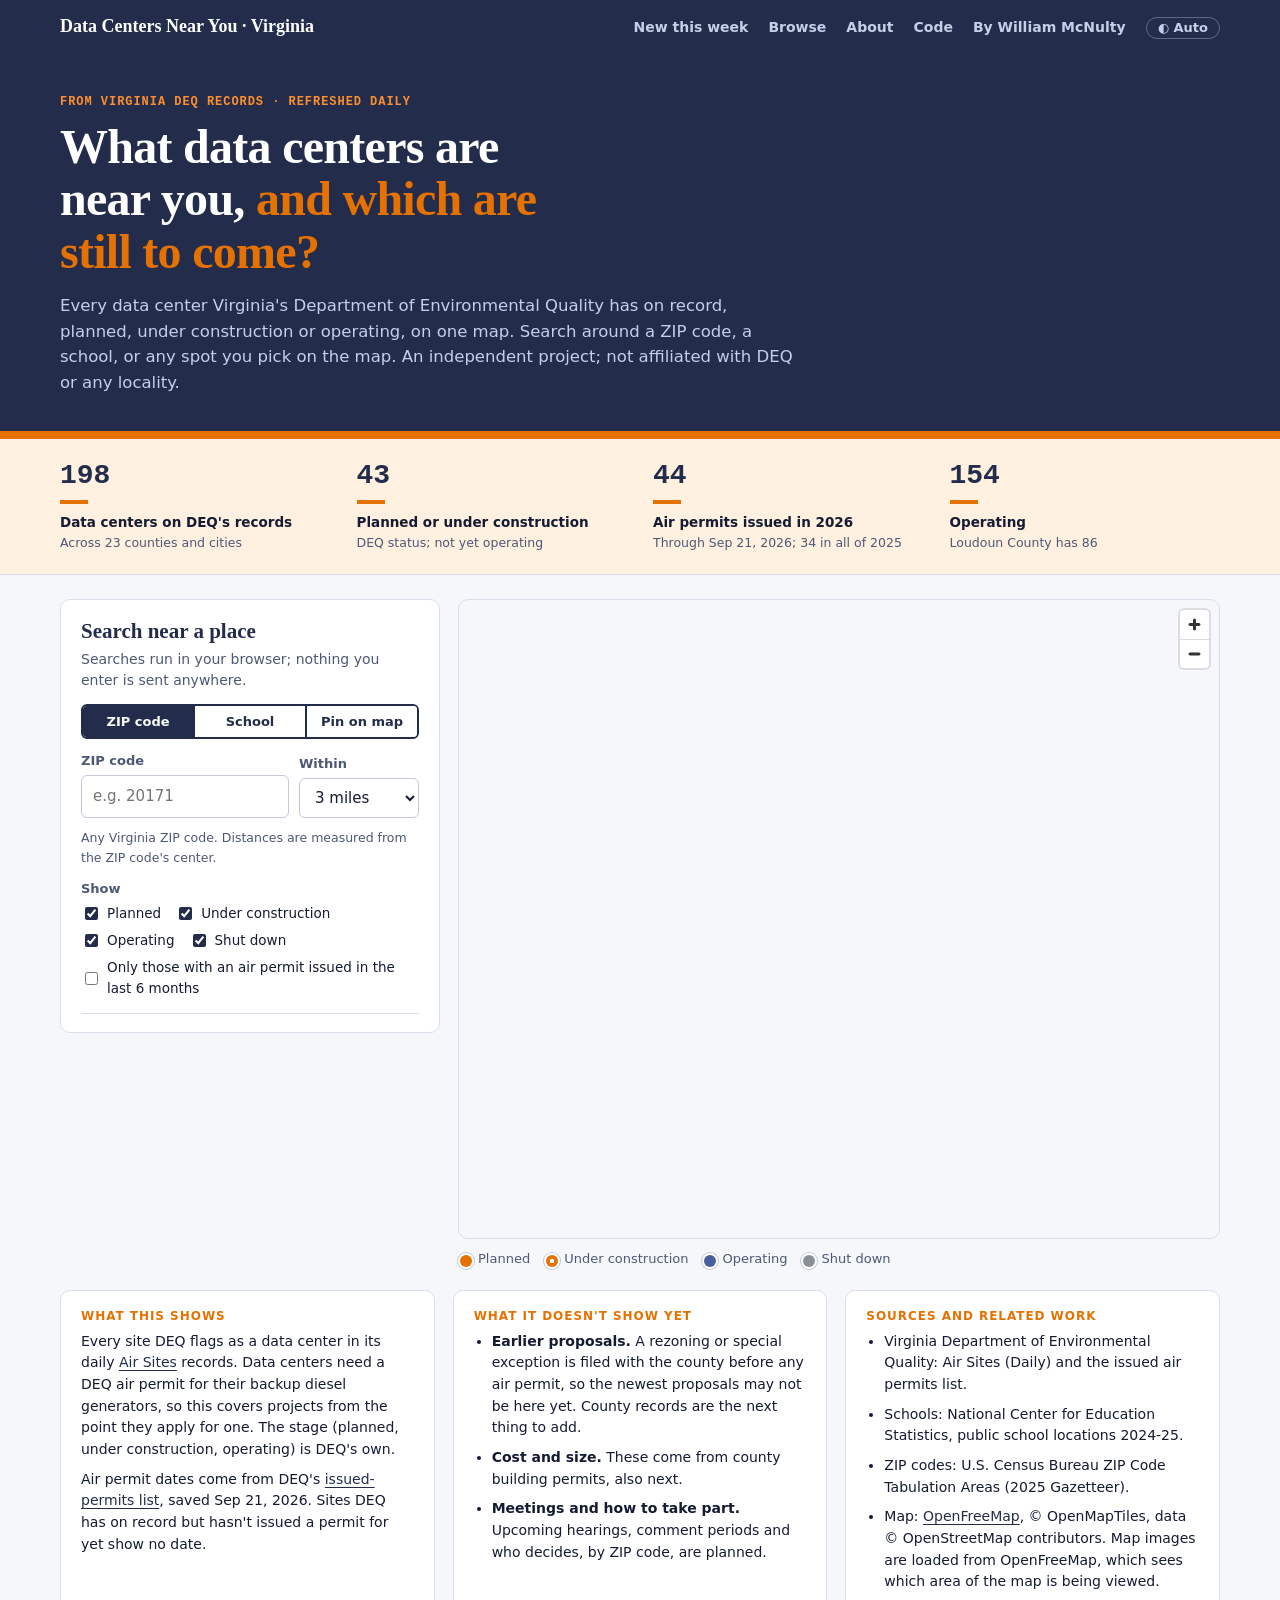
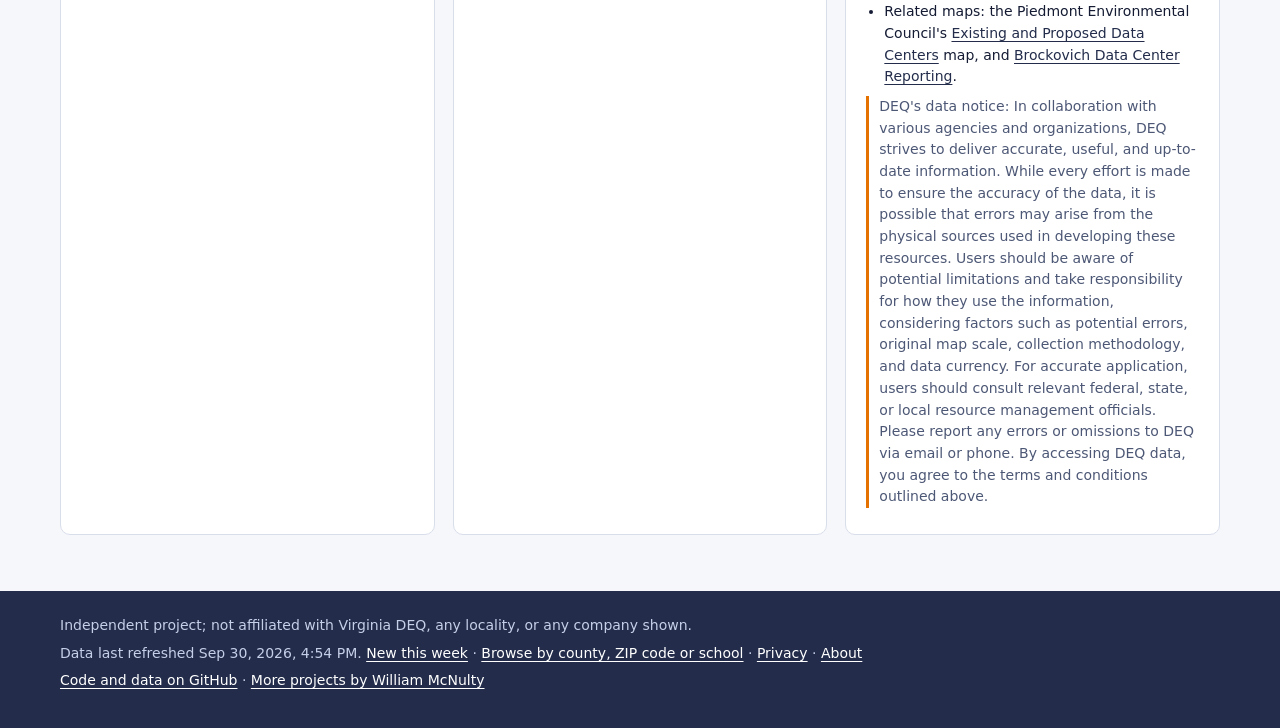
==== site/virginia/index.html @ a8c4caa6 "Move Virginia under /virginia/ with a national front page; add a page per data center, a change log " ====
<!DOCTYPE html>
<html lang="en">
<head>
<meta charset="utf-8">
<meta name="viewport" content="width=device-width, initial-scale=1">
<title>Virginia data centers near you: map · Data Centers Near You</title>
<meta name="description" content="Every data center Virginia's Department of Environmental Quality knows about, on a map: planned, under construction and operating. Search by ZIP code, school or a pin on the map.">
<meta name="theme-color" content="#232d4b">
<link rel="stylesheet" href="../vendor/maplibre-gl.css">
<script src="../theme.js"></script>
<style>
  /* Same design language as willmcnulty.github.io and the UVA Capital Plan Tracker. Map marker colors were checked
     for colorblind separation (every pair, since any two points can sit side by side) against the basemap
     backgrounds: #495e9d / #e57200 on #f2f3f0 (light) and #6f86e0 / #d0650a on #0c0c0c (dark). Stage is never
     shown by color alone: markers carry a white ring, and every list and popup spells the stage out. */
  :root {
    color-scheme: light;
    --page: #f6f7fb; --surface: #ffffff; --ink: #141b33; --ink-2: #4d5876; --muted: #667091;
    --line: #d9deeb; --grid: #e6e9f2; --axis: #c3c9da;
    --navy: #232d4b; --orange: #e57200; --orange-ink: #141b33; --orange-tint: #fff0df; --blue-tint: #e6ebf6;
    --band: #232d4b; --band-ink: #ffffff; --band-muted: #c6cfe8; --link: #232d4b;
    --wash: rgba(35, 45, 75, 0.05);
    --st-operating: #495e9d; --st-planned: #e57200; --st-shutdown: #8a8f98;
    --serif: "Iowan Old Style", "Palatino Linotype", Palatino, Georgia, serif;
    --sans: "Segoe UI", system-ui, -apple-system, "Helvetica Neue", Arial, sans-serif;
    --mono: "Cascadia Mono", "SF Mono", Consolas, "Liberation Mono", monospace;
  }
  /* Dark: follows the device (Auto) unless the theme button picked Light; or always when it picked Dark. */
  @media (prefers-color-scheme: dark) {
    :root:not([data-theme="light"]) {
      color-scheme: dark;
      --page: #0d1120; --surface: #161c30; --ink: #eef1fa; --ink-2: #a6b1cf; --muted: #8c97b8;
      --line: #2b3454; --grid: #232b45; --axis: #34406a;
      --navy: #aebdf0; --orange: #ff8f2e; --orange-tint: #2a1e12; --blue-tint: #1e2746;
      --band: #1a2240; --band-muted: #b9c4e4; --link: #b6c4f5; --wash: rgba(174, 189, 240, 0.07);
      --st-operating: #6f86e0; --st-planned: #d0650a; --st-shutdown: #8a8f98;
    }
  }
  :root[data-theme="dark"] {
    color-scheme: dark;
    --page: #0d1120; --surface: #161c30; --ink: #eef1fa; --ink-2: #a6b1cf; --muted: #8c97b8;
    --line: #2b3454; --grid: #232b45; --axis: #34406a;
    --navy: #aebdf0; --orange: #ff8f2e; --orange-tint: #2a1e12; --blue-tint: #1e2746;
    --band: #1a2240; --band-muted: #b9c4e4; --link: #b6c4f5; --wash: rgba(174, 189, 240, 0.07);
    --st-operating: #6f86e0; --st-planned: #d0650a; --st-shutdown: #8a8f98;
  }
  * { box-sizing: border-box; }
  body { margin: 0; background: var(--page); color: var(--ink); font: 15px/1.55 var(--sans); }
  a { color: var(--link); text-underline-offset: 3px; }
  a:hover { color: var(--orange); }
  :focus-visible { outline: 3px solid var(--orange); outline-offset: 2px; }
  .wrap { max-width: 1200px; margin-inline: auto; padding-inline: 20px; }
  .band { background: var(--band); color: var(--band-ink); }
  .topbar .wrap { display: flex; flex-wrap: wrap; gap: 6px 24px; justify-content: space-between; align-items: baseline; padding-block: 16px; }
  .topbar strong { font: 600 18px var(--serif); }
  .topbar nav { display: flex; gap: 20px; flex-wrap: wrap; font-size: 14px; font-weight: 600; }
  .topbar nav a { color: var(--band-muted); text-decoration: none; }
  .topbar nav a:hover { color: var(--orange); }
  .theme-btn { font: 600 13px var(--sans); color: var(--band-muted); background: none; border: 1px solid rgba(255, 255, 255, 0.28); border-radius: 999px; padding: 2px 11px; cursor: pointer; }
  .theme-btn:hover { color: var(--orange); border-color: var(--orange); }
  .hero { border-bottom: 8px solid var(--orange); }
  .hero .wrap { padding-block: 40px 36px; }
  .kicker { font: 700 12px var(--mono); letter-spacing: 0.08em; text-transform: uppercase; color: #ff8f2e; margin-bottom: 12px; }
  .hero h1 { font: 600 clamp(30px, 5vw, 48px)/1.1 var(--serif); letter-spacing: -0.015em; margin: 0 0 14px; max-width: 22ch; }
  .hero h1 .hl { color: var(--orange); }
  .hero p { max-width: 70ch; margin: 0; color: var(--band-muted); font-size: 16.5px; }
  .evidence { background: var(--orange-tint); border-bottom: 1px solid var(--line); }
  .evidence .wrap { display: grid; grid-template-columns: repeat(auto-fit, minmax(190px, 1fr)); gap: 16px 26px; padding-block: 22px; }
  .stat { display: flex; flex-direction: column; }
  .stat b { order: -1; font: 700 28px/1.1 var(--mono); color: var(--navy); }
  .stat b::after { content: ""; display: block; width: 28px; height: 4px; background: var(--orange); margin-top: 8px; }
  .stat span { margin-top: 8px; font-size: 13.5px; font-weight: 600; }
  .stat em { font-style: normal; font-size: 12.5px; color: var(--ink-2); }

  main { padding-block: 24px 30px; }
  .layout { display: grid; grid-template-columns: 380px minmax(0, 1fr); gap: 18px; align-items: start; }
  @media (max-width: 900px) { .layout { grid-template-columns: minmax(0, 1fr); } }
  .card { background: var(--surface); border: 1px solid var(--line); border-radius: 10px; padding: 18px 20px; }
  .card h2 { font: 600 21px/1.25 var(--serif); color: var(--navy); margin: 0 0 4px; }
  .sub { margin: 0 0 12px; color: var(--ink-2); font-size: 14px; }
  .seg { display: flex; border: 2px solid var(--navy); border-radius: 6px; overflow: hidden; margin-bottom: 12px; }
  .seg button { flex: 1; font: 700 13px var(--sans); background: var(--surface); color: var(--navy); border: 0; padding: 8px 6px; cursor: pointer; }
  .seg button + button { border-left: 2px solid var(--navy); }
  .seg button[aria-pressed="true"] { background: var(--navy); color: var(--surface); }
  label.field { display: block; font-size: 13px; font-weight: 600; color: var(--ink-2); margin-bottom: 4px; }
  input[type="text"], select {
    font: inherit; font-size: 15px; color: var(--ink); background: var(--surface); width: 100%;
    border: 1px solid var(--axis); border-radius: 6px; padding: 9px 11px;
  }
  .row { display: flex; gap: 10px; align-items: end; margin-bottom: 10px; }
  .row > div { flex: 1; }
  .row > div.narrow { flex: 0 0 120px; }
  .hint { font-size: 12.5px; color: var(--ink-2); margin: 4px 0 0; }
  .suggest { list-style: none; margin: 4px 0 0; padding: 0; border: 1px solid var(--line); border-radius: 6px; max-height: 240px; overflow: auto; }
  .suggest:empty { display: none; }
  .suggest li button { display: block; width: 100%; text-align: left; font: inherit; font-size: 14px; background: none; border: 0; border-bottom: 1px solid var(--line); padding: 8px 10px; cursor: pointer; color: var(--ink); }
  .suggest li:last-child button { border-bottom: 0; }
  .suggest li button:hover, .suggest li button:focus-visible { background: var(--wash); }
  .suggest small { color: var(--ink-2); }
  fieldset { border: 0; padding: 0; margin: 12px 0 0; }
  legend { font-size: 13px; font-weight: 600; color: var(--ink-2); padding: 0; margin-bottom: 4px; }
  .checks { display: flex; flex-wrap: wrap; gap: 6px 14px; font-size: 13.5px; }
  .checks label { display: inline-flex; align-items: center; gap: 6px; cursor: pointer; }
  .checks input { accent-color: var(--navy); }

  .summary { margin: 14px 0 8px; font-size: 14.5px; }
  .summary b { font-family: var(--mono); }
  .results { list-style: none; margin: 0; padding: 0; max-height: 520px; overflow: auto; border-top: 1px solid var(--line); }
  .results li { border-bottom: 1px solid var(--line); }
  .results button { display: grid; grid-template-columns: 16px minmax(0, 1fr) auto; gap: 2px 10px; width: 100%; text-align: left; background: none; border: 0; padding: 10px 4px; cursor: pointer; font: inherit; color: var(--ink); }
  .results button:hover, .results button:focus-visible { background: var(--wash); }
  .results .nm { font-weight: 600; font-size: 14px; line-height: 1.35; }
  .results .dist { font: 700 13px var(--mono); color: var(--navy); white-space: nowrap; }
  .results .meta { grid-column: 2 / 4; font-size: 12.5px; color: var(--ink-2); }
  .dot { width: 12px; height: 12px; border-radius: 50%; margin-top: 4px; box-shadow: 0 0 0 2px var(--surface), 0 0 0 3px var(--axis); }
  .dot.planned, .dot.construction { background: var(--st-planned); }
  .dot.operating { background: var(--st-operating); }
  .dot.shutdown, .dot.other { background: var(--st-shutdown); }
  .dot.construction { background: radial-gradient(circle, var(--surface) 0 2px, var(--st-planned) 2.5px); }
  .tag { display: inline-block; font: 700 11px var(--mono); letter-spacing: 0.04em; text-transform: uppercase; padding: 1px 7px; border-radius: 999px; background: var(--blue-tint); color: var(--navy); }
  .tag.planned, .tag.construction { background: var(--orange-tint); color: var(--ink); }

  #map { height: 640px; border-radius: 10px; border: 1px solid var(--line); overflow: hidden; }
  @media (max-width: 900px) { #map { height: 440px; } }
  .legend { display: flex; flex-wrap: wrap; gap: 6px 16px; font-size: 13px; color: var(--ink-2); margin: 10px 2px 0; }
  .legend span { display: inline-flex; align-items: center; gap: 6px; }
  .maplibregl-popup-content { background: var(--surface); color: var(--ink); border-radius: 8px; padding: 12px 14px; font: 13.5px/1.45 var(--sans); }
  .maplibregl-popup-tip { border-top-color: var(--surface) !important; border-bottom-color: var(--surface) !important; }
  .maplibregl-popup-close-button { font-size: 20px; color: var(--ink-2); padding: 0 6px; }
  .pop h3 { font: 600 15px/1.3 var(--sans); margin: 0 0 4px; padding-right: 16px; }
  .pop p { margin: 4px 0; }
  .pop .src { font-size: 12px; color: var(--ink-2); }

  .info { display: grid; grid-template-columns: repeat(auto-fit, minmax(300px, 1fr)); gap: 18px; margin-top: 20px; }
  .info h2 { font: 800 12px var(--sans); letter-spacing: 0.08em; text-transform: uppercase; color: var(--orange); margin: 0 0 8px; }
  .info p, .info li { font-size: 14px; margin: 0 0 8px; }
  .info ul { padding-left: 18px; margin: 0; }
  .disclaimer { font-size: 12.5px; color: var(--ink-2); border-left: 3px solid var(--orange); padding-left: 10px; }
  footer.band { font-size: 14px; color: var(--band-muted); margin-top: 26px; }
  footer .wrap { padding-block: 24px 36px; display: grid; gap: 6px; }
  footer a { color: var(--band-ink); }
  .sr { position: absolute; width: 1px; height: 1px; overflow: hidden; clip: rect(0 0 0 0); }
</style>
</head>
<body>
  <header class="topbar band">
    <div class="wrap">
      <strong><a href="../" style="color:inherit;text-decoration:none">Data Centers Near You</a> · Virginia</strong>
      <nav aria-label="Links">
        <a href="new/">New this week</a>
        <a href="browse/">Browse</a>
        <a href="../about/">About</a>
        <a id="support-link" href="#" hidden></a>
        <a href="https://github.com/WillMcNulty/Virginia-Data-Center-Tracker">Code</a>
        <a href="https://willmcnulty.github.io/">By William McNulty</a>
        <button type="button" class="theme-btn" data-theme-toggle>◐ Auto</button>
      </nav>
    </div>
  </header>

  <section class="hero band" aria-labelledby="top">
    <div class="wrap">
      <div class="kicker">From Virginia DEQ records · refreshed daily</div>
      <h1 id="top">What data centers are near you, <span class="hl">and which are still to come?</span></h1>
      <p>Every data center Virginia's Department of Environmental Quality has on record, planned, under construction
        or operating, on one map. Search around a ZIP code, a school, or any spot you pick on the map. An independent
        project; not affiliated with DEQ or any locality.</p>
    </div>
  </section>

  <div class="evidence" aria-label="Headline numbers"><div class="wrap" id="stats"></div></div>

  <main class="wrap">
    <div class="layout">
      <section class="card" aria-labelledby="search-h">
        <h2 id="search-h">Search near a place</h2>
        <p class="sub">Searches run in your browser; nothing you enter is sent anywhere.</p>
        <div class="seg" role="group" aria-label="Search by">
          <button type="button" data-mode="zip" aria-pressed="true">ZIP code</button>
          <button type="button" data-mode="school" aria-pressed="false">School</button>
          <button type="button" data-mode="pin" aria-pressed="false">Pin on map</button>
        </div>
        <div class="row">
          <div id="q-wrap">
            <label class="field" for="q" id="q-label">ZIP code</label>
            <input type="text" id="q" inputmode="numeric" autocomplete="off" placeholder="e.g. 20171">
          </div>
          <div class="narrow">
            <label class="field" for="radius">Within</label>
            <select id="radius">
              <option value="1">1 mile</option>
              <option value="3" selected>3 miles</option>
              <option value="5">5 miles</option>
              <option value="10">10 miles</option>
              <option value="30">30 miles</option>
            </select>
          </div>
        </div>
        <p class="hint" id="q-hint">Any Virginia ZIP code. Distances are measured from the ZIP code's center.</p>
        <ul class="suggest" id="suggest" aria-label="Matching schools"></ul>
        <fieldset>
          <legend>Show</legend>
          <div class="checks" id="stage-filter">
            <label><input type="checkbox" value="planned" checked> Planned</label>
            <label><input type="checkbox" value="construction" checked> Under construction</label>
            <label><input type="checkbox" value="operating" checked> Operating</label>
            <label><input type="checkbox" value="shutdown" checked> Shut down</label>
          </div>
          <div class="checks" style="margin-top:6px">
            <label><input type="checkbox" id="recent"> Only those with an air permit issued in the last 6 months</label>
          </div>
        </fieldset>
        <p class="summary" id="summary" aria-live="polite"></p>
        <ul class="results" id="results"></ul>
      </section>

      <section aria-label="Map">
        <div id="map" role="region" aria-label="Map of data centers"></div>
        <div class="legend" id="legend" aria-hidden="true">
          <span><i class="dot planned"></i> Planned</span>
          <span><i class="dot construction"></i> Under construction</span>
          <span><i class="dot operating"></i> Operating</span>
          <span><i class="dot shutdown"></i> Shut down</span>
        </div>
      </section>
    </div>

    <div class="info" id="about">
      <div class="card">
        <h2>What this shows</h2>
        <p>Every site DEQ flags as a data center in its daily <a href="https://apps.deq.virginia.gov/arcgis/rest/services/public/EDMA/MapServer/294">Air Sites</a> records.
          Data centers need a DEQ air permit for their backup diesel generators, so this covers projects from the
          point they apply for one. The stage (planned, under construction, operating) is DEQ's own.</p>
        <p>Air permit dates come from DEQ's <a href="https://www.deq.virginia.gov/news-info/shortcuts/permits/air/issued-air-permits-for-data-centers">issued-permits list</a>,
          saved <span id="snap-date"></span>. Sites DEQ has on record but hasn't issued a permit for yet show no date.</p>
      </div>
      <div class="card">
        <h2>What it doesn't show yet</h2>
        <ul>
          <li><b>Earlier proposals.</b> A rezoning or special exception is filed with the county before any air permit,
            so the newest proposals may not be here yet. County records are the next thing to add.</li>
          <li><b>Cost and size.</b> These come from county building permits, also next.</li>
          <li><b>Meetings and how to take part.</b> Upcoming hearings, comment periods and who decides, by ZIP code, are planned.</li>
        </ul>
      </div>
      <div class="card">
        <h2>Sources and related work</h2>
        <ul>
          <li>Virginia Department of Environmental Quality: Air Sites (Daily) and the issued air permits list.</li>
          <li>Schools: National Center for Education Statistics, public school locations 2024-25.</li>
          <li>ZIP codes: U.S. Census Bureau ZIP Code Tabulation Areas (2025 Gazetteer).</li>
          <li>Map: <a href="https://openfreemap.org/">OpenFreeMap</a>, © OpenMapTiles, data © OpenStreetMap contributors.
            Map images are loaded from OpenFreeMap, which sees which area of the map is being viewed.</li>
          <li>Related maps: the Piedmont Environmental Council's <a href="https://www.pecva.org/region/culpeper/existing-and-proposed-data-centers-a-web-map/">Existing and Proposed Data Centers</a> map, and
            <a href="https://brockovichdatacenter.com/">Brockovich Data Center Reporting</a>.</li>
        </ul>
        <p class="disclaimer" id="disclaimer"></p>
      </div>
    </div>
  </main>

  <footer class="band">
    <div class="wrap" id="footer">
      <div>Independent project; not affiliated with Virginia DEQ, any locality, or any company shown.</div>
      <div>Data last refreshed <span id="built"></span>. <a href="new/">New this week</a> · <a href="browse/">Browse by county, ZIP code or school</a> · <a href="../privacy/">Privacy</a> · <a href="../about/">About</a></div>
      <div> <a href="https://github.com/WillMcNulty/Virginia-Data-Center-Tracker">Code and data on GitHub</a> · <a href="https://willmcnulty.github.io/">More projects by William McNulty</a></div>
    </div>
  </footer>
  <script type="module" src="app.js"></script>
</body>
</html>
---- site/vendor/maplibre-gl.css ----
.maplibregl-map{font:12px/20px Helvetica Neue,Arial,Helvetica,sans-serif;overflow:hidden;position:relative;-webkit-tap-highlight-color:rgb(0 0 0/0);-webkit-touch-callout:none}.maplibregl-canvas{position:absolute;left:0;top:0}.maplibregl-map:fullscreen{width:100%;height:100%}.maplibregl-ctrl-group button.maplibregl-ctrl-compass{touch-action:none}.maplibregl-canvas-container.maplibregl-interactive,.maplibregl-ctrl-group button.maplibregl-ctrl-compass{cursor:grab;-webkit-user-select:none;-moz-user-select:none;user-select:none}.maplibregl-canvas-container.maplibregl-interactive.maplibregl-track-pointer{cursor:pointer}.maplibregl-canvas-container.maplibregl-interactive:active,.maplibregl-ctrl-group button.maplibregl-ctrl-compass:active{cursor:grabbing}.maplibregl-canvas-container.maplibregl-touch-zoom-rotate,.maplibregl-canvas-container.maplibregl-touch-zoom-rotate .maplibregl-canvas{touch-action:pan-x pan-y}.maplibregl-canvas-container.maplibregl-touch-drag-pan,.maplibregl-canvas-container.maplibregl-touch-drag-pan .maplibregl-canvas{touch-action:pinch-zoom}.maplibregl-canvas-container.maplibregl-touch-zoom-rotate.maplibregl-touch-drag-pan,.maplibregl-canvas-container.maplibregl-touch-zoom-rotate.maplibregl-touch-drag-pan .maplibregl-canvas{touch-action:none}.maplibregl-canvas-container.maplibregl-touch-drag-pan.maplibregl-cooperative-gestures,.maplibregl-canvas-container.maplibregl-touch-drag-pan.maplibregl-cooperative-gestures .maplibregl-canvas{touch-action:pan-x pan-y}.maplibregl-ctrl-bottom-left,.maplibregl-ctrl-bottom-right,.maplibregl-ctrl-top-left,.maplibregl-ctrl-top-right{position:absolute;pointer-events:none;z-index:2}.maplibregl-ctrl-top-left{top:0;left:0}.maplibregl-ctrl-top-right{top:0;right:0}.maplibregl-ctrl-bottom-left{bottom:0;left:0}.maplibregl-ctrl-bottom-right{right:0;bottom:0}.maplibregl-ctrl{clear:both;pointer-events:auto;transform:translate(0)}.maplibregl-ctrl-top-left .maplibregl-ctrl{margin:10px 0 0 10px;float:left}.maplibregl-ctrl-top-right .maplibregl-ctrl{margin:10px 10px 0 0;float:right}.maplibregl-ctrl-bottom-left .maplibregl-ctrl{margin:0 0 10px 10px;float:left}.maplibregl-ctrl-bottom-right .maplibregl-ctrl{margin:0 10px 10px 0;float:right}.maplibregl-ctrl-group{border-radius:4px;background:#fff}.maplibregl-ctrl-group:not(:empty){box-shadow:0 0 0 2px rgba(0,0,0,.1)}@media (forced-colors:active){.maplibregl-ctrl-group:not(:empty){box-shadow:0 0 0 2px ButtonText}}.maplibregl-ctrl-group button{width:29px;height:29px;display:block;padding:0;outline:none;border:0;box-sizing:border-box;background-color:transparent;cursor:pointer}.maplibregl-ctrl button{-webkit-user-select:none;-moz-user-select:none;user-select:none}.maplibregl-ctrl-group button+button{border-top:1px solid #ddd}.maplibregl-ctrl button .maplibregl-ctrl-icon{display:block;width:100%;height:100%;background-repeat:no-repeat;background-position:50%}@media (forced-colors:active){.maplibregl-ctrl-icon{background-color:transparent}.maplibregl-ctrl-group button+button{border-top:1px solid ButtonText}}.maplibregl-ctrl button::-moz-focus-inner{border:0;padding:0}.maplibregl-ctrl-attrib-button:focus,.maplibregl-ctrl-group button:focus{box-shadow:0 0 2px 2px #0096ff}.maplibregl-ctrl button:disabled{cursor:not-allowed}.maplibregl-ctrl button:disabled .maplibregl-ctrl-icon{opacity:.25}@media (hover:hover){.maplibregl-ctrl button:not(:disabled):hover{background-color:rgba(0,0,0,.05)}}.maplibregl-ctrl button:not(:disabled):active{background-color:rgba(0,0,0,.05)}.maplibregl-ctrl-group button:focus:focus-visible{box-shadow:0 0 2px 2px #0096ff}.maplibregl-ctrl-group button:focus:not(:focus-visible){box-shadow:none}.maplibregl-ctrl-group button:focus:first-child{border-radius:4px 4px 0 0}.maplibregl-ctrl-group button:focus:last-child{border-radius:0 0 4px 4px}.maplibregl-ctrl-group button:focus:only-child{border-radius:inherit}.maplibregl-ctrl button.maplibregl-ctrl-zoom-out .maplibregl-ctrl-icon{background-image:url("data:image/svg+xml;charset=utf-8,%3Csvg%20xmlns%3D%22http%3A%2F%2Fwww.w3.org%2F2000%2Fsvg%22%20width%3D%2229%22%20height%3D%2229%22%20fill%3D%22%23333%22%20viewBox%3D%220%200%2029%2029%22%3E%3Cpath%20d%3D%22M10%2013c-.75%200-1.5.75-1.5%201.5S9.25%2016%2010%2016h9c.75%200%201.5-.75%201.5-1.5S19.75%2013%2019%2013z%22%2F%3E%3C%2Fsvg%3E")}.maplibregl-ctrl button.maplibregl-ctrl-zoom-in .maplibregl-ctrl-icon{background-image:url("data:image/svg+xml;charset=utf-8,%3Csvg%20xmlns%3D%22http%3A%2F%2Fwww.w3.org%2F2000%2Fsvg%22%20width%3D%2229%22%20height%3D%2229%22%20fill%3D%22%23333%22%20viewBox%3D%220%200%2029%2029%22%3E%3Cpath%20d%3D%22M14.5%208.5c-.75%200-1.5.75-1.5%201.5v3h-3c-.75%200-1.5.75-1.5%201.5S9.25%2016%2010%2016h3v3c0%20.75.75%201.5%201.5%201.5S16%2019.75%2016%2019v-3h3c.75%200%201.5-.75%201.5-1.5S19.75%2013%2019%2013h-3v-3c0-.75-.75-1.5-1.5-1.5%22%2F%3E%3C%2Fsvg%3E")}@media (forced-colors:active){.maplibregl-ctrl button.maplibregl-ctrl-zoom-out .maplibregl-ctrl-icon{background-image:url("data:image/svg+xml;charset=utf-8,%3Csvg%20xmlns%3D%22http%3A%2F%2Fwww.w3.org%2F2000%2Fsvg%22%20width%3D%2229%22%20height%3D%2229%22%20fill%3D%22%23fff%22%20viewBox%3D%220%200%2029%2029%22%3E%3Cpath%20d%3D%22M10%2013c-.75%200-1.5.75-1.5%201.5S9.25%2016%2010%2016h9c.75%200%201.5-.75%201.5-1.5S19.75%2013%2019%2013z%22%2F%3E%3C%2Fsvg%3E")}.maplibregl-ctrl button.maplibregl-ctrl-zoom-in .maplibregl-ctrl-icon{background-image:url("data:image/svg+xml;charset=utf-8,%3Csvg%20xmlns%3D%22http%3A%2F%2Fwww.w3.org%2F2000%2Fsvg%22%20width%3D%2229%22%20height%3D%2229%22%20fill%3D%22%23fff%22%20viewBox%3D%220%200%2029%2029%22%3E%3Cpath%20d%3D%22M14.5%208.5c-.75%200-1.5.75-1.5%201.5v3h-3c-.75%200-1.5.75-1.5%201.5S9.25%2016%2010%2016h3v3c0%20.75.75%201.5%201.5%201.5S16%2019.75%2016%2019v-3h3c.75%200%201.5-.75%201.5-1.5S19.75%2013%2019%2013h-3v-3c0-.75-.75-1.5-1.5-1.5%22%2F%3E%3C%2Fsvg%3E")}}@media (forced-colors:active) and (prefers-color-scheme:light){.maplibregl-ctrl button.maplibregl-ctrl-zoom-out .maplibregl-ctrl-icon{background-image:url("data:image/svg+xml;charset=utf-8,%3Csvg%20xmlns%3D%22http%3A%2F%2Fwww.w3.org%2F2000%2Fsvg%22%20width%3D%2229%22%20height%3D%2229%22%20viewBox%3D%220%200%2029%2029%22%3E%3Cpath%20d%3D%22M10%2013c-.75%200-1.5.75-1.5%201.5S9.25%2016%2010%2016h9c.75%200%201.5-.75%201.5-1.5S19.75%2013%2019%2013z%22%2F%3E%3C%2Fsvg%3E")}.maplibregl-ctrl button.maplibregl-ctrl-zoom-in .maplibregl-ctrl-icon{background-image:url("data:image/svg+xml;charset=utf-8,%3Csvg%20xmlns%3D%22http%3A%2F%2Fwww.w3.org%2F2000%2Fsvg%22%20width%3D%2229%22%20height%3D%2229%22%20viewBox%3D%220%200%2029%2029%22%3E%3Cpath%20d%3D%22M14.5%208.5c-.75%200-1.5.75-1.5%201.5v3h-3c-.75%200-1.5.75-1.5%201.5S9.25%2016%2010%2016h3v3c0%20.75.75%201.5%201.5%201.5S16%2019.75%2016%2019v-3h3c.75%200%201.5-.75%201.5-1.5S19.75%2013%2019%2013h-3v-3c0-.75-.75-1.5-1.5-1.5%22%2F%3E%3C%2Fsvg%3E")}}.maplibregl-ctrl button.maplibregl-ctrl-fullscreen .maplibregl-ctrl-icon{background-image:url("data:image/svg+xml;charset=utf-8,%3Csvg%20xmlns%3D%22http%3A%2F%2Fwww.w3.org%2F2000%2Fsvg%22%20width%3D%2229%22%20height%3D%2229%22%20fill%3D%22%23333%22%20viewBox%3D%220%200%2029%2029%22%3E%3Cpath%20d%3D%22M24%2016v5.5c0%201.75-.75%202.5-2.5%202.5H16v-1l3-1.5-4-5.5%201-1%205.5%204%201.5-3zM6%2016l1.5%203%205.5-4%201%201-4%205.5%203%201.5v1H7.5C5.75%2024%205%2023.25%205%2021.5V16zm7-11v1l-3%201.5%204%205.5-1%201-5.5-4L6%2013H5V7.5C5%205.75%205.75%205%207.5%205zm11%202.5c0-1.75-.75-2.5-2.5-2.5H16v1l3%201.5-4%205.5%201%201%205.5-4%201.5%203h1z%22%2F%3E%3C%2Fsvg%3E")}.maplibregl-ctrl button.maplibregl-ctrl-shrink .maplibregl-ctrl-icon{background-image:url("data:image/svg+xml;charset=utf-8,%3Csvg%20xmlns%3D%22http%3A%2F%2Fwww.w3.org%2F2000%2Fsvg%22%20width%3D%2229%22%20height%3D%2229%22%20viewBox%3D%220%200%2029%2029%22%3E%3Cpath%20d%3D%22M18.5%2016c-1.75%200-2.5.75-2.5%202.5V24h1l1.5-3%205.5%204%201-1-4-5.5%203-1.5v-1zM13%2018.5c0-1.75-.75-2.5-2.5-2.5H5v1l3%201.5L4%2024l1%201%205.5-4%201.5%203h1zm3-8c0%201.75.75%202.5%202.5%202.5H24v-1l-3-1.5L25%205l-1-1-5.5%204L17%205h-1zM10.5%2013c1.75%200%202.5-.75%202.5-2.5V5h-1l-1.5%203L5%204%204%205l4%205.5L5%2012v1z%22%2F%3E%3C%2Fsvg%3E")}@media (forced-colors:active){.maplibregl-ctrl button.maplibregl-ctrl-fullscreen .maplibregl-ctrl-icon{background-image:url("data:image/svg+xml;charset=utf-8,%3Csvg%20xmlns%3D%22http%3A%2F%2Fwww.w3.org%2F2000%2Fsvg%22%20width%3D%2229%22%20height%3D%2229%22%20fill%3D%22%23fff%22%20viewBox%3D%220%200%2029%2029%22%3E%3Cpath%20d%3D%22M24%2016v5.5c0%201.75-.75%202.5-2.5%202.5H16v-1l3-1.5-4-5.5%201-1%205.5%204%201.5-3zM6%2016l1.5%203%205.5-4%201%201-4%205.5%203%201.5v1H7.5C5.75%2024%205%2023.25%205%2021.5V16zm7-11v1l-3%201.5%204%205.5-1%201-5.5-4L6%2013H5V7.5C5%205.75%205.75%205%207.5%205zm11%202.5c0-1.75-.75-2.5-2.5-2.5H16v1l3%201.5-4%205.5%201%201%205.5-4%201.5%203h1z%22%2F%3E%3C%2Fsvg%3E")}.maplibregl-ctrl button.maplibregl-ctrl-shrink .maplibregl-ctrl-icon{background-image:url("data:image/svg+xml;charset=utf-8,%3Csvg%20xmlns%3D%22http%3A%2F%2Fwww.w3.org%2F2000%2Fsvg%22%20width%3D%2229%22%20height%3D%2229%22%20fill%3D%22%23fff%22%20viewBox%3D%220%200%2029%2029%22%3E%3Cpath%20d%3D%22M18.5%2016c-1.75%200-2.5.75-2.5%202.5V24h1l1.5-3%205.5%204%201-1-4-5.5%203-1.5v-1zM13%2018.5c0-1.75-.75-2.5-2.5-2.5H5v1l3%201.5L4%2024l1%201%205.5-4%201.5%203h1zm3-8c0%201.75.75%202.5%202.5%202.5H24v-1l-3-1.5L25%205l-1-1-5.5%204L17%205h-1zM10.5%2013c1.75%200%202.5-.75%202.5-2.5V5h-1l-1.5%203L5%204%204%205l4%205.5L5%2012v1z%22%2F%3E%3C%2Fsvg%3E")}}@media (forced-colors:active) and (prefers-color-scheme:light){.maplibregl-ctrl button.maplibregl-ctrl-fullscreen .maplibregl-ctrl-icon{background-image:url("data:image/svg+xml;charset=utf-8,%3Csvg%20xmlns%3D%22http%3A%2F%2Fwww.w3.org%2F2000%2Fsvg%22%20width%3D%2229%22%20height%3D%2229%22%20viewBox%3D%220%200%2029%2029%22%3E%3Cpath%20d%3D%22M24%2016v5.5c0%201.75-.75%202.5-2.5%202.5H16v-1l3-1.5-4-5.5%201-1%205.5%204%201.5-3zM6%2016l1.5%203%205.5-4%201%201-4%205.5%203%201.5v1H7.5C5.75%2024%205%2023.25%205%2021.5V16zm7-11v1l-3%201.5%204%205.5-1%201-5.5-4L6%2013H5V7.5C5%205.75%205.75%205%207.5%205zm11%202.5c0-1.75-.75-2.5-2.5-2.5H16v1l3%201.5-4%205.5%201%201%205.5-4%201.5%203h1z%22%2F%3E%3C%2Fsvg%3E")}.maplibregl-ctrl button.maplibregl-ctrl-shrink .maplibregl-ctrl-icon{background-image:url("data:image/svg+xml;charset=utf-8,%3Csvg%20xmlns%3D%22http%3A%2F%2Fwww.w3.org%2F2000%2Fsvg%22%20width%3D%2229%22%20height%3D%2229%22%20viewBox%3D%220%200%2029%2029%22%3E%3Cpath%20d%3D%22M18.5%2016c-1.75%200-2.5.75-2.5%202.5V24h1l1.5-3%205.5%204%201-1-4-5.5%203-1.5v-1zM13%2018.5c0-1.75-.75-2.5-2.5-2.5H5v1l3%201.5L4%2024l1%201%205.5-4%201.5%203h1zm3-8c0%201.75.75%202.5%202.5%202.5H24v-1l-3-1.5L25%205l-1-1-5.5%204L17%205h-1zM10.5%2013c1.75%200%202.5-.75%202.5-2.5V5h-1l-1.5%203L5%204%204%205l4%205.5L5%2012v1z%22%2F%3E%3C%2Fsvg%3E")}}.maplibregl-ctrl button.maplibregl-ctrl-compass .maplibregl-ctrl-icon{background-image:url("data:image/svg+xml;charset=utf-8,%3Csvg%20xmlns%3D%22http%3A%2F%2Fwww.w3.org%2F2000%2Fsvg%22%20width%3D%2229%22%20height%3D%2229%22%20fill%3D%22%23333%22%20viewBox%3D%220%200%2029%2029%22%3E%3Cpath%20d%3D%22m10.5%2014%204-8%204%208z%22%2F%3E%3Cpath%20fill%3D%22%23ccc%22%20d%3D%22m10.5%2016%204%208%204-8z%22%2F%3E%3C%2Fsvg%3E")}@media (forced-colors:active){.maplibregl-ctrl button.maplibregl-ctrl-compass .maplibregl-ctrl-icon{background-image:url("data:image/svg+xml;charset=utf-8,%3Csvg%20xmlns%3D%22http%3A%2F%2Fwww.w3.org%2F2000%2Fsvg%22%20width%3D%2229%22%20height%3D%2229%22%20fill%3D%22%23fff%22%20viewBox%3D%220%200%2029%2029%22%3E%3Cpath%20d%3D%22m10.5%2014%204-8%204%208z%22%2F%3E%3Cpath%20fill%3D%22%23ccc%22%20d%3D%22m10.5%2016%204%208%204-8z%22%2F%3E%3C%2Fsvg%3E")}}@media (forced-colors:active) and (prefers-color-scheme:light){.maplibregl-ctrl button.maplibregl-ctrl-compass .maplibregl-ctrl-icon{background-image:url("data:image/svg+xml;charset=utf-8,%3Csvg%20xmlns%3D%22http%3A%2F%2Fwww.w3.org%2F2000%2Fsvg%22%20width%3D%2229%22%20height%3D%2229%22%20viewBox%3D%220%200%2029%2029%22%3E%3Cpath%20d%3D%22m10.5%2014%204-8%204%208z%22%2F%3E%3Cpath%20fill%3D%22%23ccc%22%20d%3D%22m10.5%2016%204%208%204-8z%22%2F%3E%3C%2Fsvg%3E")}}.maplibregl-ctrl button.maplibregl-ctrl-globe .maplibregl-ctrl-icon{background-image:url("data:image/svg+xml;charset=utf-8,%3Csvg%20xmlns%3D%22http%3A%2F%2Fwww.w3.org%2F2000%2Fsvg%22%20width%3D%2222%22%20height%3D%2222%22%20fill%3D%22none%22%20stroke%3D%22%23333%22%20viewBox%3D%220%200%2022%2022%22%3E%3Ccircle%20cx%3D%2211%22%20cy%3D%2211%22%20r%3D%228.5%22%2F%3E%3Cpath%20d%3D%22M17.5%2011c0%204.819-3.02%208.5-6.5%208.5S4.5%2015.819%204.5%2011%207.52%202.5%2011%202.5s6.5%203.681%206.5%208.5Z%22%2F%3E%3Cpath%20d%3D%22M13.5%2011c0%202.447-.331%204.64-.853%206.206-.262.785-.562%201.384-.872%201.777-.314.399-.58.517-.775.517s-.461-.118-.775-.517c-.31-.393-.61-.992-.872-1.777C8.831%2015.64%208.5%2013.446%208.5%2011s.331-4.64.853-6.206c.262-.785.562-1.384.872-1.777.314-.399.58-.517.775-.517s.461.118.775.517c.31.393.61.992.872%201.777.522%201.565.853%203.76.853%206.206Z%22%2F%3E%3Cpath%20d%3D%22M11%207.5c-1.909%200-3.622-.166-4.845-.428-.616-.132-1.08-.283-1.379-.434a1.3%201.3%200%200%201-.224-.138q.07-.058.224-.138c.299-.151.763-.302%201.379-.434C7.378%205.666%209.091%205.5%2011%205.5s3.622.166%204.845.428c.616.132%201.08.283%201.379.434.105.053.177.1.224.138q-.07.058-.224.138c-.299.151-.763.302-1.379.434-1.223.262-2.936.428-4.845.428Zm0%209c-1.909%200-3.622-.166-4.845-.428-.616-.132-1.08-.283-1.379-.434a1.3%201.3%200%200%201-.224-.138%201.3%201.3%200%200%201%20.224-.138c.299-.151.763-.302%201.379-.434C7.378%2014.666%209.091%2014.5%2011%2014.5s3.622.166%204.845.428c.616.132%201.08.283%201.379.434.105.053.177.1.224.138a1.3%201.3%200%200%201-.224.138c-.299.151-.763.302-1.379.434-1.223.262-2.936.428-4.845.428Zm0-4c-2.46%200-4.672-.222-6.255-.574-.796-.177-1.406-.38-1.805-.59a1.5%201.5%200%200%201-.39-.272.3.3%200%200%201-.047-.064.3.3%200%200%201%20.048-.064c.066-.073.189-.167.389-.272.399-.21%201.009-.413%201.805-.59C6.328%209.722%208.54%209.5%2011%209.5s4.672.222%206.256.574c.795.177%201.405.38%201.804.59.2.105.323.2.39.272a.3.3%200%200%201%20.047.064.3.3%200%200%201-.048.064%201.4%201.4%200%200%201-.389.272c-.399.21-1.009.413-1.804.59-1.584.352-3.796.574-6.256.574Zm-8.501-1.51v.002zm0%20.018v.002zm17.002.002v-.002zm0-.018v-.002z%22%2F%3E%3C%2Fsvg%3E")}.maplibregl-ctrl button.maplibregl-ctrl-globe-enabled .maplibregl-ctrl-icon{background-image:url("data:image/svg+xml;charset=utf-8,%3Csvg%20xmlns%3D%22http%3A%2F%2Fwww.w3.org%2F2000%2Fsvg%22%20width%3D%2222%22%20height%3D%2222%22%20fill%3D%22none%22%20stroke%3D%22%2333b5e5%22%20viewBox%3D%220%200%2022%2022%22%3E%3Ccircle%20cx%3D%2211%22%20cy%3D%2211%22%20r%3D%228.5%22%2F%3E%3Cpath%20d%3D%22M17.5%2011c0%204.819-3.02%208.5-6.5%208.5S4.5%2015.819%204.5%2011%207.52%202.5%2011%202.5s6.5%203.681%206.5%208.5Z%22%2F%3E%3Cpath%20d%3D%22M13.5%2011c0%202.447-.331%204.64-.853%206.206-.262.785-.562%201.384-.872%201.777-.314.399-.58.517-.775.517s-.461-.118-.775-.517c-.31-.393-.61-.992-.872-1.777C8.831%2015.64%208.5%2013.446%208.5%2011s.331-4.64.853-6.206c.262-.785.562-1.384.872-1.777.314-.399.58-.517.775-.517s.461.118.775.517c.31.393.61.992.872%201.777.522%201.565.853%203.76.853%206.206Z%22%2F%3E%3Cpath%20d%3D%22M11%207.5c-1.909%200-3.622-.166-4.845-.428-.616-.132-1.08-.283-1.379-.434a1.3%201.3%200%200%201-.224-.138q.07-.058.224-.138c.299-.151.763-.302%201.379-.434C7.378%205.666%209.091%205.5%2011%205.5s3.622.166%204.845.428c.616.132%201.08.283%201.379.434.105.053.177.1.224.138q-.07.058-.224.138c-.299.151-.763.302-1.379.434-1.223.262-2.936.428-4.845.428Zm0%209c-1.909%200-3.622-.166-4.845-.428-.616-.132-1.08-.283-1.379-.434a1.3%201.3%200%200%201-.224-.138%201.3%201.3%200%200%201%20.224-.138c.299-.151.763-.302%201.379-.434C7.378%2014.666%209.091%2014.5%2011%2014.5s3.622.166%204.845.428c.616.132%201.08.283%201.379.434.105.053.177.1.224.138a1.3%201.3%200%200%201-.224.138c-.299.151-.763.302-1.379.434-1.223.262-2.936.428-4.845.428Zm0-4c-2.46%200-4.672-.222-6.255-.574-.796-.177-1.406-.38-1.805-.59a1.5%201.5%200%200%201-.39-.272.3.3%200%200%201-.047-.064.3.3%200%200%201%20.048-.064c.066-.073.189-.167.389-.272.399-.21%201.009-.413%201.805-.59C6.328%209.722%208.54%209.5%2011%209.5s4.672.222%206.256.574c.795.177%201.405.38%201.804.59.2.105.323.2.39.272a.3.3%200%200%201%20.047.064.3.3%200%200%201-.048.064%201.4%201.4%200%200%201-.389.272c-.399.21-1.009.413-1.804.59-1.584.352-3.796.574-6.256.574Zm-8.501-1.51v.002zm0%20.018v.002zm17.002.002v-.002zm0-.018v-.002z%22%2F%3E%3C%2Fsvg%3E")}.maplibregl-ctrl button.maplibregl-ctrl-terrain .maplibregl-ctrl-icon{background-image:url("data:image/svg+xml;charset=utf-8,%3Csvg%20xmlns%3D%22http%3A%2F%2Fwww.w3.org%2F2000%2Fsvg%22%20width%3D%2222%22%20height%3D%2222%22%20fill%3D%22%23333%22%20viewBox%3D%220%200%2022%2022%22%3E%3Cpath%20d%3D%22m1.754%2013.406%204.453-4.851%203.09%203.09%203.281%203.277.969-.969-3.309-3.312%203.844-4.121%206.148%206.886h1.082v-.855l-7.207-8.07-4.84%205.187L6.169%206.57l-5.48%205.965v.871ZM.688%2016.844h20.625v1.375H.688Zm0%200%22%2F%3E%3C%2Fsvg%3E")}.maplibregl-ctrl button.maplibregl-ctrl-terrain-enabled .maplibregl-ctrl-icon{background-image:url("data:image/svg+xml;charset=utf-8,%3Csvg%20xmlns%3D%22http%3A%2F%2Fwww.w3.org%2F2000%2Fsvg%22%20width%3D%2222%22%20height%3D%2222%22%20fill%3D%22%2333b5e5%22%20viewBox%3D%220%200%2022%2022%22%3E%3Cpath%20d%3D%22m1.754%2013.406%204.453-4.851%203.09%203.09%203.281%203.277.969-.969-3.309-3.312%203.844-4.121%206.148%206.886h1.082v-.855l-7.207-8.07-4.84%205.187L6.169%206.57l-5.48%205.965v.871ZM.688%2016.844h20.625v1.375H.688Zm0%200%22%2F%3E%3C%2Fsvg%3E")}.maplibregl-ctrl button.maplibregl-ctrl-geolocate .maplibregl-ctrl-icon{background-image:url("data:image/svg+xml;charset=utf-8,%3Csvg%20xmlns%3D%22http%3A%2F%2Fwww.w3.org%2F2000%2Fsvg%22%20width%3D%2229%22%20height%3D%2229%22%20fill%3D%22%23333%22%20viewBox%3D%220%200%2020%2020%22%3E%3Cpath%20d%3D%22M10%204C9%204%209%205%209%205v.1A5%205%200%200%200%205.1%209H5s-1%200-1%201%201%201%201%201h.1A5%205%200%200%200%209%2014.9v.1s0%201%201%201%201-1%201-1v-.1a5%205%200%200%200%203.9-3.9h.1s1%200%201-1-1-1-1-1h-.1A5%205%200%200%200%2011%205.1V5s0-1-1-1m0%202.5a3.5%203.5%200%201%201%200%207%203.5%203.5%200%201%201%200-7%22%2F%3E%3Ccircle%20cx%3D%2210%22%20cy%3D%2210%22%20r%3D%222%22%2F%3E%3C%2Fsvg%3E")}.maplibregl-ctrl button.maplibregl-ctrl-geolocate:disabled .maplibregl-ctrl-icon{background-image:url("data:image/svg+xml;charset=utf-8,%3Csvg%20xmlns%3D%22http%3A%2F%2Fwww.w3.org%2F2000%2Fsvg%22%20width%3D%2229%22%20height%3D%2229%22%20fill%3D%22%23aaa%22%20viewBox%3D%220%200%2020%2020%22%3E%3Cpath%20d%3D%22M10%204C9%204%209%205%209%205v.1A5%205%200%200%200%205.1%209H5s-1%200-1%201%201%201%201%201h.1A5%205%200%200%200%209%2014.9v.1s0%201%201%201%201-1%201-1v-.1a5%205%200%200%200%203.9-3.9h.1s1%200%201-1-1-1-1-1h-.1A5%205%200%200%200%2011%205.1V5s0-1-1-1m0%202.5a3.5%203.5%200%201%201%200%207%203.5%203.5%200%201%201%200-7%22%2F%3E%3Ccircle%20cx%3D%2210%22%20cy%3D%2210%22%20r%3D%222%22%2F%3E%3Cpath%20fill%3D%22red%22%20d%3D%22m14%205%201%201-9%209-1-1z%22%2F%3E%3C%2Fsvg%3E")}.maplibregl-ctrl button.maplibregl-ctrl-geolocate.maplibregl-ctrl-geolocate-active .maplibregl-ctrl-icon{background-image:url("data:image/svg+xml;charset=utf-8,%3Csvg%20xmlns%3D%22http%3A%2F%2Fwww.w3.org%2F2000%2Fsvg%22%20width%3D%2229%22%20height%3D%2229%22%20fill%3D%22%2333b5e5%22%20viewBox%3D%220%200%2020%2020%22%3E%3Cpath%20d%3D%22M10%204C9%204%209%205%209%205v.1A5%205%200%200%200%205.1%209H5s-1%200-1%201%201%201%201%201h.1A5%205%200%200%200%209%2014.9v.1s0%201%201%201%201-1%201-1v-.1a5%205%200%200%200%203.9-3.9h.1s1%200%201-1-1-1-1-1h-.1A5%205%200%200%200%2011%205.1V5s0-1-1-1m0%202.5a3.5%203.5%200%201%201%200%207%203.5%203.5%200%201%201%200-7%22%2F%3E%3Ccircle%20cx%3D%2210%22%20cy%3D%2210%22%20r%3D%222%22%2F%3E%3C%2Fsvg%3E")}.maplibregl-ctrl button.maplibregl-ctrl-geolocate.maplibregl-ctrl-geolocate-active-error .maplibregl-ctrl-icon{background-image:url("data:image/svg+xml;charset=utf-8,%3Csvg%20xmlns%3D%22http%3A%2F%2Fwww.w3.org%2F2000%2Fsvg%22%20width%3D%2229%22%20height%3D%2229%22%20fill%3D%22%23e58978%22%20viewBox%3D%220%200%2020%2020%22%3E%3Cpath%20d%3D%22M10%204C9%204%209%205%209%205v.1A5%205%200%200%200%205.1%209H5s-1%200-1%201%201%201%201%201h.1A5%205%200%200%200%209%2014.9v.1s0%201%201%201%201-1%201-1v-.1a5%205%200%200%200%203.9-3.9h.1s1%200%201-1-1-1-1-1h-.1A5%205%200%200%200%2011%205.1V5s0-1-1-1m0%202.5a3.5%203.5%200%201%201%200%207%203.5%203.5%200%201%201%200-7%22%2F%3E%3Ccircle%20cx%3D%2210%22%20cy%3D%2210%22%20r%3D%222%22%2F%3E%3C%2Fsvg%3E")}.maplibregl-ctrl button.maplibregl-ctrl-geolocate.maplibregl-ctrl-geolocate-background .maplibregl-ctrl-icon{background-image:url("data:image/svg+xml;charset=utf-8,%3Csvg%20xmlns%3D%22http%3A%2F%2Fwww.w3.org%2F2000%2Fsvg%22%20width%3D%2229%22%20height%3D%2229%22%20fill%3D%22%2333b5e5%22%20viewBox%3D%220%200%2020%2020%22%3E%3Cpath%20d%3D%22M10%204C9%204%209%205%209%205v.1A5%205%200%200%200%205.1%209H5s-1%200-1%201%201%201%201%201h.1A5%205%200%200%200%209%2014.9v.1s0%201%201%201%201-1%201-1v-.1a5%205%200%200%200%203.9-3.9h.1s1%200%201-1-1-1-1-1h-.1A5%205%200%200%200%2011%205.1V5s0-1-1-1m0%202.5a3.5%203.5%200%201%201%200%207%203.5%203.5%200%201%201%200-7%22%2F%3E%3C%2Fsvg%3E")}.maplibregl-ctrl button.maplibregl-ctrl-geolocate.maplibregl-ctrl-geolocate-background-error .maplibregl-ctrl-icon{background-image:url("data:image/svg+xml;charset=utf-8,%3Csvg%20xmlns%3D%22http%3A%2F%2Fwww.w3.org%2F2000%2Fsvg%22%20width%3D%2229%22%20height%3D%2229%22%20fill%3D%22%23e54e33%22%20viewBox%3D%220%200%2020%2020%22%3E%3Cpath%20d%3D%22M10%204C9%204%209%205%209%205v.1A5%205%200%200%200%205.1%209H5s-1%200-1%201%201%201%201%201h.1A5%205%200%200%200%209%2014.9v.1s0%201%201%201%201-1%201-1v-.1a5%205%200%200%200%203.9-3.9h.1s1%200%201-1-1-1-1-1h-.1A5%205%200%200%200%2011%205.1V5s0-1-1-1m0%202.5a3.5%203.5%200%201%201%200%207%203.5%203.5%200%201%201%200-7%22%2F%3E%3C%2Fsvg%3E")}.maplibregl-ctrl button.maplibregl-ctrl-geolocate.maplibregl-ctrl-geolocate-waiting .maplibregl-ctrl-icon{animation:maplibregl-spin 2s linear infinite}@media (forced-colors:active){.maplibregl-ctrl button.maplibregl-ctrl-geolocate .maplibregl-ctrl-icon{background-image:url("data:image/svg+xml;charset=utf-8,%3Csvg%20xmlns%3D%22http%3A%2F%2Fwww.w3.org%2F2000%2Fsvg%22%20width%3D%2229%22%20height%3D%2229%22%20fill%3D%22%23fff%22%20viewBox%3D%220%200%2020%2020%22%3E%3Cpath%20d%3D%22M10%204C9%204%209%205%209%205v.1A5%205%200%200%200%205.1%209H5s-1%200-1%201%201%201%201%201h.1A5%205%200%200%200%209%2014.9v.1s0%201%201%201%201-1%201-1v-.1a5%205%200%200%200%203.9-3.9h.1s1%200%201-1-1-1-1-1h-.1A5%205%200%200%200%2011%205.1V5s0-1-1-1m0%202.5a3.5%203.5%200%201%201%200%207%203.5%203.5%200%201%201%200-7%22%2F%3E%3Ccircle%20cx%3D%2210%22%20cy%3D%2210%22%20r%3D%222%22%2F%3E%3C%2Fsvg%3E")}.maplibregl-ctrl button.maplibregl-ctrl-geolocate:disabled .maplibregl-ctrl-icon{background-image:url("data:image/svg+xml;charset=utf-8,%3Csvg%20xmlns%3D%22http%3A%2F%2Fwww.w3.org%2F2000%2Fsvg%22%20width%3D%2229%22%20height%3D%2229%22%20fill%3D%22%23999%22%20viewBox%3D%220%200%2020%2020%22%3E%3Cpath%20d%3D%22M10%204C9%204%209%205%209%205v.1A5%205%200%200%200%205.1%209H5s-1%200-1%201%201%201%201%201h.1A5%205%200%200%200%209%2014.9v.1s0%201%201%201%201-1%201-1v-.1a5%205%200%200%200%203.9-3.9h.1s1%200%201-1-1-1-1-1h-.1A5%205%200%200%200%2011%205.1V5s0-1-1-1m0%202.5a3.5%203.5%200%201%201%200%207%203.5%203.5%200%201%201%200-7%22%2F%3E%3Ccircle%20cx%3D%2210%22%20cy%3D%2210%22%20r%3D%222%22%2F%3E%3Cpath%20fill%3D%22red%22%20d%3D%22m14%205%201%201-9%209-1-1z%22%2F%3E%3C%2Fsvg%3E")}.maplibregl-ctrl button.maplibregl-ctrl-geolocate.maplibregl-ctrl-geolocate-active .maplibregl-ctrl-icon{background-image:url("data:image/svg+xml;charset=utf-8,%3Csvg%20xmlns%3D%22http%3A%2F%2Fwww.w3.org%2F2000%2Fsvg%22%20width%3D%2229%22%20height%3D%2229%22%20fill%3D%22%2333b5e5%22%20viewBox%3D%220%200%2020%2020%22%3E%3Cpath%20d%3D%22M10%204C9%204%209%205%209%205v.1A5%205%200%200%200%205.1%209H5s-1%200-1%201%201%201%201%201h.1A5%205%200%200%200%209%2014.9v.1s0%201%201%201%201-1%201-1v-.1a5%205%200%200%200%203.9-3.9h.1s1%200%201-1-1-1-1-1h-.1A5%205%200%200%200%2011%205.1V5s0-1-1-1m0%202.5a3.5%203.5%200%201%201%200%207%203.5%203.5%200%201%201%200-7%22%2F%3E%3Ccircle%20cx%3D%2210%22%20cy%3D%2210%22%20r%3D%222%22%2F%3E%3C%2Fsvg%3E")}.maplibregl-ctrl button.maplibregl-ctrl-geolocate.maplibregl-ctrl-geolocate-active-error .maplibregl-ctrl-icon{background-image:url("data:image/svg+xml;charset=utf-8,%3Csvg%20xmlns%3D%22http%3A%2F%2Fwww.w3.org%2F2000%2Fsvg%22%20width%3D%2229%22%20height%3D%2229%22%20fill%3D%22%23e58978%22%20viewBox%3D%220%200%2020%2020%22%3E%3Cpath%20d%3D%22M10%204C9%204%209%205%209%205v.1A5%205%200%200%200%205.1%209H5s-1%200-1%201%201%201%201%201h.1A5%205%200%200%200%209%2014.9v.1s0%201%201%201%201-1%201-1v-.1a5%205%200%200%200%203.9-3.9h.1s1%200%201-1-1-1-1-1h-.1A5%205%200%200%200%2011%205.1V5s0-1-1-1m0%202.5a3.5%203.5%200%201%201%200%207%203.5%203.5%200%201%201%200-7%22%2F%3E%3Ccircle%20cx%3D%2210%22%20cy%3D%2210%22%20r%3D%222%22%2F%3E%3C%2Fsvg%3E")}.maplibregl-ctrl button.maplibregl-ctrl-geolocate.maplibregl-ctrl-geolocate-background .maplibregl-ctrl-icon{background-image:url("data:image/svg+xml;charset=utf-8,%3Csvg%20xmlns%3D%22http%3A%2F%2Fwww.w3.org%2F2000%2Fsvg%22%20width%3D%2229%22%20height%3D%2229%22%20fill%3D%22%2333b5e5%22%20viewBox%3D%220%200%2020%2020%22%3E%3Cpath%20d%3D%22M10%204C9%204%209%205%209%205v.1A5%205%200%200%200%205.1%209H5s-1%200-1%201%201%201%201%201h.1A5%205%200%200%200%209%2014.9v.1s0%201%201%201%201-1%201-1v-.1a5%205%200%200%200%203.9-3.9h.1s1%200%201-1-1-1-1-1h-.1A5%205%200%200%200%2011%205.1V5s0-1-1-1m0%202.5a3.5%203.5%200%201%201%200%207%203.5%203.5%200%201%201%200-7%22%2F%3E%3C%2Fsvg%3E")}.maplibregl-ctrl button.maplibregl-ctrl-geolocate.maplibregl-ctrl-geolocate-background-error .maplibregl-ctrl-icon{background-image:url("data:image/svg+xml;charset=utf-8,%3Csvg%20xmlns%3D%22http%3A%2F%2Fwww.w3.org%2F2000%2Fsvg%22%20width%3D%2229%22%20height%3D%2229%22%20fill%3D%22%23e54e33%22%20viewBox%3D%220%200%2020%2020%22%3E%3Cpath%20d%3D%22M10%204C9%204%209%205%209%205v.1A5%205%200%200%200%205.1%209H5s-1%200-1%201%201%201%201%201h.1A5%205%200%200%200%209%2014.9v.1s0%201%201%201%201-1%201-1v-.1a5%205%200%200%200%203.9-3.9h.1s1%200%201-1-1-1-1-1h-.1A5%205%200%200%200%2011%205.1V5s0-1-1-1m0%202.5a3.5%203.5%200%201%201%200%207%203.5%203.5%200%201%201%200-7%22%2F%3E%3C%2Fsvg%3E")}}@media (forced-colors:active) and (prefers-color-scheme:light){.maplibregl-ctrl button.maplibregl-ctrl-geolocate .maplibregl-ctrl-icon{background-image:url("data:image/svg+xml;charset=utf-8,%3Csvg%20xmlns%3D%22http%3A%2F%2Fwww.w3.org%2F2000%2Fsvg%22%20width%3D%2229%22%20height%3D%2229%22%20viewBox%3D%220%200%2020%2020%22%3E%3Cpath%20d%3D%22M10%204C9%204%209%205%209%205v.1A5%205%200%200%200%205.1%209H5s-1%200-1%201%201%201%201%201h.1A5%205%200%200%200%209%2014.9v.1s0%201%201%201%201-1%201-1v-.1a5%205%200%200%200%203.9-3.9h.1s1%200%201-1-1-1-1-1h-.1A5%205%200%200%200%2011%205.1V5s0-1-1-1m0%202.5a3.5%203.5%200%201%201%200%207%203.5%203.5%200%201%201%200-7%22%2F%3E%3Ccircle%20cx%3D%2210%22%20cy%3D%2210%22%20r%3D%222%22%2F%3E%3C%2Fsvg%3E")}.maplibregl-ctrl button.maplibregl-ctrl-geolocate:disabled .maplibregl-ctrl-icon{background-image:url("data:image/svg+xml;charset=utf-8,%3Csvg%20xmlns%3D%22http%3A%2F%2Fwww.w3.org%2F2000%2Fsvg%22%20width%3D%2229%22%20height%3D%2229%22%20fill%3D%22%23666%22%20viewBox%3D%220%200%2020%2020%22%3E%3Cpath%20d%3D%22M10%204C9%204%209%205%209%205v.1A5%205%200%200%200%205.1%209H5s-1%200-1%201%201%201%201%201h.1A5%205%200%200%200%209%2014.9v.1s0%201%201%201%201-1%201-1v-.1a5%205%200%200%200%203.9-3.9h.1s1%200%201-1-1-1-1-1h-.1A5%205%200%200%200%2011%205.1V5s0-1-1-1m0%202.5a3.5%203.5%200%201%201%200%207%203.5%203.5%200%201%201%200-7%22%2F%3E%3Ccircle%20cx%3D%2210%22%20cy%3D%2210%22%20r%3D%222%22%2F%3E%3Cpath%20fill%3D%22red%22%20d%3D%22m14%205%201%201-9%209-1-1z%22%2F%3E%3C%2Fsvg%3E")}}@keyframes maplibregl-spin{0%{transform:rotate(0deg)}to{transform:rotate(1turn)}}a.maplibregl-ctrl-logo{width:88px;height:23px;margin:0 0 -4px -4px;display:block;background-repeat:no-repeat;cursor:pointer;overflow:hidden;background-image:url("data:image/svg+xml;charset=utf-8,%3Csvg%20xmlns%3D%22http%3A%2F%2Fwww.w3.org%2F2000%2Fsvg%22%20width%3D%2288%22%20height%3D%2223%22%20fill%3D%22none%22%3E%3Cpath%20fill%3D%22%23000%22%20fill-opacity%3D%22.4%22%20fill-rule%3D%22evenodd%22%20d%3D%22M17.408%2016.796h-1.827l2.501-12.095h.198l3.324%206.533.988%202.19.988-2.19%203.258-6.533h.181l2.6%2012.095h-1.81l-1.218-5.644-.362-1.71-.658%201.71-2.929%205.644h-.098l-2.914-5.644-.757-1.71-.345%201.71zm1.958-3.42-.726%203.663a1.255%201.255%200%200%201-1.232%201.011h-1.827a1.255%201.255%200%200%201-1.229-1.509l2.501-12.095a1.255%201.255%200%200%201%201.23-1.001h.197a1.25%201.25%200%200%201%201.12.685l3.19%206.273%203.125-6.263a1.25%201.25%200%200%201%201.123-.695h.181a1.255%201.255%200%200%201%201.227.991l1.443%206.71a5%205%200%200%201%20.314-.787l.009-.016a4.6%204.6%200%200%201%201.777-1.887c.782-.46%201.668-.667%202.611-.667a4.6%204.6%200%200%201%201.7.32l.306.134c.21-.16.474-.256.759-.256h1.694a1.255%201.255%200%200%201%201.212.925%201.255%201.255%200%200%201%201.212-.925h1.711c.284%200%20.545.094.755.252.613-.3%201.312-.45%202.075-.45%201.356%200%202.557.445%203.482%201.4q.47.48.763%201.064V4.701a1.255%201.255%200%200%201%201.255-1.255h1.86A1.255%201.255%200%200%201%2054.44%204.7v9.194h2.217c.19%200%20.37.043.532.118v-4.77c0-.356.147-.678.385-.906a2.42%202.42%200%200%201-.682-1.71c0-.665.267-1.253.735-1.7a2.45%202.45%200%200%201%201.722-.674%202.43%202.43%200%200%201%201.705.675q.318.302.504.683V4.7a1.255%201.255%200%200%201%201.255-1.255h1.744A1.255%201.255%200%200%201%2065.812%204.7v3.335a4.8%204.8%200%200%201%201.526-.246c.938%200%201.817.214%202.59.69a4.47%204.47%200%200%201%201.67%201.743v-.98a1.255%201.255%200%200%201%201.256-1.256h1.777c.233%200%20.451.064.639.174a3.4%203.4%200%200%201%201.567-.372c.346%200%20.861.02%201.285.232a1.25%201.25%200%200%201%20.689%201.004%204.7%204.7%200%200%201%20.853-.588c.795-.44%201.675-.647%202.61-.647%201.385%200%202.65.39%203.525%201.396.836.938%201.168%202.173%201.168%203.528q-.001.515-.056%201.051a1.255%201.255%200%200%201-.947%201.09l.408.952a1.255%201.255%200%200%201-.477%201.552c-.418.268-.92.463-1.458.612-.613.171-1.304.244-2.049.244-1.06%200-2.043-.207-2.886-.698l-.015-.008c-.798-.48-1.419-1.135-1.818-1.963l-.004-.008a5.8%205.8%200%200%201-.548-2.512q0-.429.053-.843a1.3%201.3%200%200%201-.333-.086l-.166-.004c-.223%200-.426.062-.643.228-.03.024-.142.139-.142.59v3.883a1.255%201.255%200%200%201-1.256%201.256h-1.777a1.255%201.255%200%200%201-1.256-1.256V15.69l-.032.057a4.8%204.8%200%200%201-1.86%201.833%205.04%205.04%200%200%201-2.484.634%204.5%204.5%200%200%201-1.935-.424%201.25%201.25%200%200%201-.764.258h-1.71a1.255%201.255%200%200%201-1.256-1.255V7.687a2.4%202.4%200%200%201-.428.625c.253.23.412.561.412.93v7.553a1.255%201.255%200%200%201-1.256%201.255h-1.843a1.25%201.25%200%200%201-.894-.373c-.228.23-.544.373-.894.373H51.32a1.255%201.255%200%200%201-1.256-1.255v-1.251l-.061.117a4.7%204.7%200%200%201-1.782%201.884%204.77%204.77%200%200%201-2.485.67%205.6%205.6%200%200%201-1.485-.188l.009%202.764a1.255%201.255%200%200%201-1.255%201.259h-1.729a1.255%201.255%200%200%201-1.255-1.255v-3.537a1.255%201.255%200%200%201-1.167.793h-1.679a1.25%201.25%200%200%201-.77-.263%204.5%204.5%200%200%201-1.945.429c-.885%200-1.724-.21-2.495-.632l-.017-.01a5%205%200%200%201-1.081-.836%201.255%201.255%200%200%201-1.254%201.312h-1.81a1.255%201.255%200%200%201-1.228-.99l-.782-3.625-2.044%203.939a1.25%201.25%200%200%201-1.115.676h-.098a1.25%201.25%200%200%201-1.116-.68l-2.061-3.994zM35.92%2016.63l.207-.114.223-.15q.493-.356.735-.785l.061-.118.033%201.332h1.678V9.242h-1.694l-.033%201.267q-.133-.329-.526-.658l-.032-.028a3.2%203.2%200%200%200-.668-.428l-.27-.12a3.3%203.3%200%200%200-1.235-.23q-1.136-.001-1.974.493a3.36%203.36%200%200%200-1.3%201.382q-.445.89-.444%202.074%200%201.2.51%202.107a3.8%203.8%200%200%200%201.382%201.381%203.9%203.9%200%200%200%201.893.477q.795%200%201.455-.33zm-2.789-5.38q-.576.675-.575%201.762%200%201.102.559%201.794.576.675%201.645.675a2.25%202.25%200%200%200%20.934-.19%202.2%202.2%200%200%200%20.468-.29l.178-.161a2.2%202.2%200%200%200%20.397-.561q.244-.5.244-1.15v-.115q0-.708-.296-1.267l-.043-.077a2.2%202.2%200%200%200-.633-.709l-.13-.086-.047-.028a2.1%202.1%200%200%200-1.073-.285q-1.052%200-1.629.692zm2.316%202.706c.163-.17.28-.407.28-.83v-.114c0-.292-.06-.508-.15-.68a.96.96%200%200%200-.353-.389.85.85%200%200%200-.464-.127c-.4%200-.56.114-.664.239l-.01.012c-.148.174-.275.45-.275.945%200%20.506.122.801.27.99.097.11.266.224.68.224.303%200%20.504-.09.687-.269zm7.545%201.705a2.6%202.6%200%200%200%20.331.423q.319.33.755.548l.173.074q.65.255%201.49.255%201.02%200%201.844-.493a3.45%203.45%200%200%200%201.316-1.4q.493-.904.493-2.089%200-1.909-.988-2.913-.988-1.02-2.584-1.02-.898%200-1.575.347a3%203%200%200%200-.415.262l-.199.166a3.4%203.4%200%200%200-.64.82V9.242h-1.712v11.553h1.729l-.017-5.134zm.53-1.138q.206.29.48.5l.155.11.053.034q.51.296%201.119.297%201.07%200%201.645-.675.577-.69.576-1.762%200-1.119-.576-1.777-.558-.675-1.645-.675-.435%200-.835.16a2%202%200%200%200-.284.136%202%202%200%200%200-.363.254%202.2%202.2%200%200%200-.46.569l-.082.162a2.6%202.6%200%200%200-.213%201.072v.115q0%20.707.296%201.267l.135.211zm.964-.818a1.1%201.1%200%200%200%20.367.385.94.94%200%200%200%20.476.118c.423%200%20.59-.117.687-.23.159-.194.28-.478.28-.95%200-.53-.133-.8-.266-.952l-.021-.025c-.078-.094-.231-.221-.68-.221a1%201%200%200%200-.503.135l-.012.007a.86.86%200%200%200-.335.343c-.073.133-.132.324-.132.614v.115a1.4%201.4%200%200%200%20.14.66zm15.7-6.222q.347-.346.346-.856a1.05%201.05%200%200%200-.345-.79%201.18%201.18%200%200%200-.84-.329q-.51%200-.855.33a1.05%201.05%200%200%200-.346.79q0%20.51.346.855.345.346.856.346.51%200%20.839-.346zm4.337%209.314.033-1.332q.191.403.59.747l.098.081a4%204%200%200%200%20.316.224l.223.122a3.2%203.2%200%200%200%201.44.322%203.8%203.8%200%200%200%201.875-.477%203.5%203.5%200%200%200%201.382-1.366q.527-.89.526-2.09%200-1.184-.444-2.073a3.24%203.24%200%200%200-1.283-1.399q-.823-.51-1.942-.51a3.5%203.5%200%200%200-1.527.344l-.086.043-.165.09a3%203%200%200%200-.33.214q-.432.315-.656.707a2%202%200%200%200-.099.198l.082-1.283V4.701h-1.744v12.095zm.473-2.509a2.5%202.5%200%200%200%20.566.7q.117.098.245.18l.144.08a2.1%202.1%200%200%200%20.975.232q1.07%200%201.645-.675.576-.69.576-1.778%200-1.102-.576-1.777-.56-.691-1.645-.692a2.2%202.2%200%200%200-1.015.235q-.22.113-.415.282l-.15.142a2.1%202.1%200%200%200-.42.594q-.223.479-.223%201.1v.115q0%20.705.293%201.26zm2.616-.293c.157-.191.28-.479.28-.967%200-.51-.13-.79-.276-.961l-.021-.026c-.082-.1-.232-.225-.67-.225a.87.87%200%200%200-.681.279l-.012.011c-.154.155-.274.38-.274.807v.115c0%20.285.057.499.144.669a1.1%201.1%200%200%200%20.367.405c.137.082.28.123.455.123.423%200%20.59-.118.686-.23zm8.266-3.013q.345-.13.724-.14l.069-.002q.493%200%20.642.099l.247-1.794q-.196-.099-.717-.099a2.3%202.3%200%200%200-.545.063%202%202%200%200%200-.411.148%202.2%202.2%200%200%200-.4.249%202.5%202.5%200%200%200-.485.499%202.7%202.7%200%200%200-.32.581l-.05.137v-1.48h-1.778v7.553h1.777v-3.884q0-.546.159-.943a1.5%201.5%200%200%201%20.466-.636%202.5%202.5%200%200%201%20.399-.253%202%202%200%200%201%20.224-.099zm9.784%202.656.05-.922q0-1.743-.856-2.698-.838-.97-2.584-.97-1.119-.001-2.007.493a3.46%203.46%200%200%200-1.4%201.382q-.493.906-.493%202.106%200%201.07.428%201.975.428.89%201.332%201.432.906.526%202.255.526.973%200%201.668-.185l.044-.012.135-.04q.613-.184.984-.421l-.542-1.267q-.3.162-.642.274l-.297.087q-.51.131-1.3.131-.954%200-1.497-.444a1.6%201.6%200%200%201-.192-.193q-.366-.44-.512-1.234l-.004-.021zm-5.427-1.256-.003.022h3.752v-.138q-.011-.727-.288-1.118a1%201%200%200%200-.156-.176q-.46-.428-1.316-.428-.986%200-1.494.604-.379.45-.494%201.234zm-27.053%202.77V4.7h-1.86v12.095h5.333V15.15zm7.103-5.908v7.553h-1.843V9.242h1.843z%22%2F%3E%3Cpath%20fill%3D%22%23fff%22%20d%3D%22m19.63%2011.151-.757-1.71-.345%201.71-1.12%205.644h-1.827L18.083%204.7h.197l3.325%206.533.988%202.19.988-2.19L26.839%204.7h.181l2.6%2012.095h-1.81l-1.218-5.644-.362-1.71-.658%201.71-2.93%205.644h-.098l-2.913-5.644zm14.836%205.81q-1.02%200-1.893-.478a3.8%203.8%200%200%201-1.381-1.382q-.51-.906-.51-2.106%200-1.185.444-2.074a3.36%203.36%200%200%201%201.3-1.382q.839-.494%201.974-.494a3.3%203.3%200%200%201%201.234.231%203.3%203.3%200%200%201%20.97.575q.396.33.527.659l.033-1.267h1.694v7.553H37.18l-.033-1.332q-.279.593-1.02%201.053a3.17%203.17%200%200%201-1.662.444zm.296-1.482q.938%200%201.58-.642.642-.66.642-1.711v-.115q0-.708-.296-1.267a2.2%202.2%200%200%200-.807-.872%202.1%202.1%200%200%200-1.119-.313q-1.053%200-1.629.692-.575.675-.575%201.76%200%201.103.559%201.795.577.675%201.645.675zm6.521-6.237h1.711v1.4q.906-1.597%202.83-1.597%201.596%200%202.584%201.02.988%201.005.988%202.914%200%201.185-.493%202.09a3.46%203.46%200%200%201-1.316%201.399%203.5%203.5%200%200%201-1.844.493q-.954%200-1.662-.329a2.67%202.67%200%200%201-1.086-.97l.017%205.134h-1.728zm4.048%206.22q1.07%200%201.645-.674.577-.69.576-1.762%200-1.119-.576-1.777-.558-.675-1.645-.675-.592%200-1.12.296-.51.28-.822.823-.296.527-.296%201.234v.115q0%20.708.296%201.267.313.543.823.855.51.296%201.119.297z%22%2F%3E%3Cpath%20fill%3D%22%23e1e3e9%22%20d%3D%22M51.325%204.7h1.86v10.45h3.473v1.646h-5.333zm7.12%204.542h1.843v7.553h-1.843zm.905-1.415a1.16%201.16%200%200%201-.856-.346%201.17%201.17%200%200%201-.346-.856%201.05%201.05%200%200%201%20.346-.79q.346-.329.856-.329.494%200%20.839.33a1.05%201.05%200%200%201%20.345.79%201.16%201.16%200%200%201-.345.855q-.33.346-.84.346zm7.875%209.133a3.17%203.17%200%200%201-1.662-.444q-.723-.46-1.004-1.053l-.033%201.332h-1.71V4.701h1.743v4.657l-.082%201.283q.279-.658%201.086-1.119a3.5%203.5%200%200%201%201.778-.477q1.119%200%201.942.51a3.24%203.24%200%200%201%201.283%201.4q.445.888.444%202.072%200%201.201-.526%202.09a3.5%203.5%200%200%201-1.382%201.366%203.8%203.8%200%200%201-1.876.477zm-.296-1.481q1.069%200%201.645-.675.577-.69.577-1.778%200-1.102-.577-1.776-.56-.691-1.645-.692a2.12%202.12%200%200%200-1.58.659q-.642.641-.642%201.694v.115q0%20.71.296%201.267a2.4%202.4%200%200%200%20.807.872%202.1%202.1%200%200%200%201.119.313zm5.927-6.237h1.777v1.481q.263-.757.856-1.217a2.14%202.14%200%200%201%201.349-.46q.527%200%20.724.098l-.247%201.794q-.149-.099-.642-.099-.774%200-1.416.494-.626.493-.626%201.58v3.883h-1.777V9.242zm9.534%207.718q-1.35%200-2.255-.526-.904-.543-1.332-1.432a4.6%204.6%200%200%201-.428-1.975q0-1.2.493-2.106a3.46%203.46%200%200%201%201.4-1.382q.889-.495%202.007-.494%201.744%200%202.584.97.855.956.856%202.7%200%20.444-.05.92h-5.43q.18%201.005.708%201.45.542.443%201.497.443.79%200%201.3-.131a4%204%200%200%200%20.938-.362l.542%201.267q-.411.263-1.119.46-.708.198-1.711.197zm1.596-4.558q.016-1.02-.444-1.432-.46-.428-1.316-.428-1.728%200-1.991%201.86z%22%2F%3E%3Cpath%20d%3D%22M5.074%2015.948a.484.657%200%200%200-.486.659v1.84a.484.657%200%200%200%20.486.659h4.101a.484.657%200%200%200%20.486-.659v-1.84a.484.657%200%200%200-.486-.659zm3.56%201.16H5.617v.838h3.017z%22%20style%3D%22fill%3A%23fff%3Bfill-rule%3Aevenodd%3Bstroke-width%3A1.03600001%22%2F%3E%3Cg%20style%3D%22stroke-width%3A1.12603545%22%3E%3Cpath%20d%3D%22M-9.408-1.416c-3.833-.025-7.056%202.912-7.08%206.615-.02%203.08%201.653%204.832%203.107%206.268.903.892%201.721%201.74%202.32%202.902l-.525-.004c-.543-.003-.992.304-1.24.639a1.87%201.87%200%200%200-.362%201.121l-.011%201.877c-.003.402.104.787.347%201.125.244.338.688.653%201.23.656l4.142.028c.542.003.99-.306%201.238-.641a1.87%201.87%200%200%200%20.363-1.121l.012-1.875a1.87%201.87%200%200%200-.348-1.127c-.243-.338-.688-.653-1.23-.656l-.518-.004c.597-1.145%201.425-1.983%202.348-2.87%201.473-1.414%203.18-3.149%203.2-6.226-.016-3.59-2.923-6.684-6.993-6.707m-.006%201.1v.002c3.274.02%205.92%202.532%205.9%205.6-.017%202.706-1.39%204.026-2.863%205.44-1.034.994-2.118%202.033-2.814%203.633-.018.041-.052.055-.075.065q-.013.004-.02.01a.34.34%200%200%201-.226.084.34.34%200%200%201-.224-.086l-.092-.077c-.699-1.615-1.768-2.669-2.781-3.67-1.454-1.435-2.797-2.762-2.78-5.478.02-3.067%202.7-5.545%205.975-5.523m-.02%202.826c-1.62-.01-2.944%201.315-2.955%202.96-.01%201.646%201.295%202.988%202.916%202.999h.002c1.621.01%202.943-1.316%202.953-2.961.011-1.646-1.294-2.988-2.916-2.998m-.005%201.1c1.017.006%201.829.83%201.822%201.89s-.83%201.874-1.848%201.867c-1.018-.006-1.829-.83-1.822-1.89s.83-1.874%201.848-1.868m-2.155%2011.857%204.14.025c.271.002.49.305.487.676l-.013%201.875c-.003.37-.224.67-.495.668l-4.14-.025c-.27-.002-.487-.306-.485-.676l.012-1.875c.003-.37.224-.67.494-.668%22%20style%3D%22color%3A%23000%3Bfont-style%3Anormal%3Bfont-variant%3Anormal%3Bfont-weight%3A400%3Bfont-stretch%3Anormal%3Bfont-size%3Amedium%3Bline-height%3Anormal%3Bfont-family%3Asans-serif%3Bfont-variant-ligatures%3Anormal%3Bfont-variant-position%3Anormal%3Bfont-variant-caps%3Anormal%3Bfont-variant-numeric%3Anormal%3Bfont-variant-alternates%3Anormal%3Bfont-feature-settings%3Anormal%3Btext-indent%3A0%3Btext-align%3Astart%3Btext-decoration%3Anone%3Btext-decoration-line%3Anone%3Btext-decoration-style%3Asolid%3Btext-decoration-color%3A%23000%3Bletter-spacing%3Anormal%3Bword-spacing%3Anormal%3Btext-transform%3Anone%3Bwriting-mode%3Alr-tb%3Bdirection%3Altr%3Btext-orientation%3Amixed%3Bdominant-baseline%3Aauto%3Bbaseline-shift%3Abaseline%3Btext-anchor%3Astart%3Bwhite-space%3Anormal%3Bshape-padding%3A0%3Bclip-rule%3Aevenodd%3Bdisplay%3Ainline%3Boverflow%3Avisible%3Bvisibility%3Avisible%3Bopacity%3A1%3Bisolation%3Aauto%3Bmix-blend-mode%3Anormal%3Bcolor-interpolation%3AsRGB%3Bcolor-interpolation-filters%3AlinearRGB%3Bsolid-color%3A%23000%3Bsolid-opacity%3A1%3Bvector-effect%3Anone%3Bfill%3A%23000%3Bfill-opacity%3A.4%3Bfill-rule%3Aevenodd%3Bstroke%3Anone%3Bstroke-width%3A2.47727823%3Bstroke-linecap%3Abutt%3Bstroke-linejoin%3Amiter%3Bstroke-miterlimit%3A4%3Bstroke-dasharray%3Anone%3Bstroke-dashoffset%3A0%3Bstroke-opacity%3A1%3Bcolor-rendering%3Aauto%3Bimage-rendering%3Aauto%3Bshape-rendering%3Aauto%3Btext-rendering%3Aauto%22%20transform%3D%22translate(15.553%202.85)scale(.88807)%22%2F%3E%3Cpath%20d%3D%22M-9.415-.316C-12.69-.338-15.37%202.14-15.39%205.207c-.017%202.716%201.326%204.041%202.78%205.477%201.013%201%202.081%202.055%202.78%203.67l.092.076a.34.34%200%200%200%20.225.086.34.34%200%200%200%20.227-.083l.019-.01c.022-.009.057-.024.074-.064.697-1.6%201.78-2.64%202.814-3.634%201.473-1.414%202.847-2.733%202.864-5.44.02-3.067-2.627-5.58-5.901-5.601m-.057%208.784c1.621.011%202.944-1.315%202.955-2.96.01-1.646-1.295-2.988-2.916-2.999-1.622-.01-2.945%201.315-2.955%202.96s1.295%202.989%202.916%203%22%20style%3D%22clip-rule%3Aevenodd%3Bfill%3A%23e1e3e9%3Bfill-opacity%3A1%3Bfill-rule%3Aevenodd%3Bstroke%3Anone%3Bstroke-width%3A2.47727823%3Bstroke-miterlimit%3A4%3Bstroke-dasharray%3Anone%3Bstroke-opacity%3A.4%22%20transform%3D%22translate(15.553%202.85)scale(.88807)%22%2F%3E%3Cpath%20d%3D%22M-11.594%2015.465c-.27-.002-.492.297-.494.668l-.012%201.876c-.003.371.214.673.485.675l4.14.027c.271.002.492-.298.495-.668l.012-1.877c.003-.37-.215-.672-.485-.674z%22%20style%3D%22clip-rule%3Aevenodd%3Bfill%3A%23fff%3Bfill-opacity%3A1%3Bfill-rule%3Aevenodd%3Bstroke%3Anone%3Bstroke-width%3A2.47727823%3Bstroke-miterlimit%3A4%3Bstroke-dasharray%3Anone%3Bstroke-opacity%3A.4%22%20transform%3D%22translate(15.553%202.85)scale(.88807)%22%2F%3E%3C%2Fg%3E%3C%2Fsvg%3E")}a.maplibregl-ctrl-logo.maplibregl-compact{width:14px}@media (forced-colors:active){a.maplibregl-ctrl-logo{background-color:transparent;background-image:url("data:image/svg+xml;charset=utf-8,%3Csvg%20xmlns%3D%22http%3A%2F%2Fwww.w3.org%2F2000%2Fsvg%22%20width%3D%2288%22%20height%3D%2223%22%20fill%3D%22none%22%3E%3Cpath%20fill%3D%22%23000%22%20fill-opacity%3D%22.4%22%20fill-rule%3D%22evenodd%22%20d%3D%22M17.408%2016.796h-1.827l2.501-12.095h.198l3.324%206.533.988%202.19.988-2.19%203.258-6.533h.181l2.6%2012.095h-1.81l-1.218-5.644-.362-1.71-.658%201.71-2.929%205.644h-.098l-2.914-5.644-.757-1.71-.345%201.71zm1.958-3.42-.726%203.663a1.255%201.255%200%200%201-1.232%201.011h-1.827a1.255%201.255%200%200%201-1.229-1.509l2.501-12.095a1.255%201.255%200%200%201%201.23-1.001h.197a1.25%201.25%200%200%201%201.12.685l3.19%206.273%203.125-6.263a1.25%201.25%200%200%201%201.123-.695h.181a1.255%201.255%200%200%201%201.227.991l1.443%206.71a5%205%200%200%201%20.314-.787l.009-.016a4.6%204.6%200%200%201%201.777-1.887c.782-.46%201.668-.667%202.611-.667a4.6%204.6%200%200%201%201.7.32l.306.134c.21-.16.474-.256.759-.256h1.694a1.255%201.255%200%200%201%201.212.925%201.255%201.255%200%200%201%201.212-.925h1.711c.284%200%20.545.094.755.252.613-.3%201.312-.45%202.075-.45%201.356%200%202.557.445%203.482%201.4q.47.48.763%201.064V4.701a1.255%201.255%200%200%201%201.255-1.255h1.86A1.255%201.255%200%200%201%2054.44%204.7v9.194h2.217c.19%200%20.37.043.532.118v-4.77c0-.356.147-.678.385-.906a2.42%202.42%200%200%201-.682-1.71c0-.665.267-1.253.735-1.7a2.45%202.45%200%200%201%201.722-.674%202.43%202.43%200%200%201%201.705.675q.318.302.504.683V4.7a1.255%201.255%200%200%201%201.255-1.255h1.744A1.255%201.255%200%200%201%2065.812%204.7v3.335a4.8%204.8%200%200%201%201.526-.246c.938%200%201.817.214%202.59.69a4.47%204.47%200%200%201%201.67%201.743v-.98a1.255%201.255%200%200%201%201.256-1.256h1.777c.233%200%20.451.064.639.174a3.4%203.4%200%200%201%201.567-.372c.346%200%20.861.02%201.285.232a1.25%201.25%200%200%201%20.689%201.004%204.7%204.7%200%200%201%20.853-.588c.795-.44%201.675-.647%202.61-.647%201.385%200%202.65.39%203.525%201.396.836.938%201.168%202.173%201.168%203.528q-.001.515-.056%201.051a1.255%201.255%200%200%201-.947%201.09l.408.952a1.255%201.255%200%200%201-.477%201.552c-.418.268-.92.463-1.458.612-.613.171-1.304.244-2.049.244-1.06%200-2.043-.207-2.886-.698l-.015-.008c-.798-.48-1.419-1.135-1.818-1.963l-.004-.008a5.8%205.8%200%200%201-.548-2.512q0-.429.053-.843a1.3%201.3%200%200%201-.333-.086l-.166-.004c-.223%200-.426.062-.643.228-.03.024-.142.139-.142.59v3.883a1.255%201.255%200%200%201-1.256%201.256h-1.777a1.255%201.255%200%200%201-1.256-1.256V15.69l-.032.057a4.8%204.8%200%200%201-1.86%201.833%205.04%205.04%200%200%201-2.484.634%204.5%204.5%200%200%201-1.935-.424%201.25%201.25%200%200%201-.764.258h-1.71a1.255%201.255%200%200%201-1.256-1.255V7.687a2.4%202.4%200%200%201-.428.625c.253.23.412.561.412.93v7.553a1.255%201.255%200%200%201-1.256%201.255h-1.843a1.25%201.25%200%200%201-.894-.373c-.228.23-.544.373-.894.373H51.32a1.255%201.255%200%200%201-1.256-1.255v-1.251l-.061.117a4.7%204.7%200%200%201-1.782%201.884%204.77%204.77%200%200%201-2.485.67%205.6%205.6%200%200%201-1.485-.188l.009%202.764a1.255%201.255%200%200%201-1.255%201.259h-1.729a1.255%201.255%200%200%201-1.255-1.255v-3.537a1.255%201.255%200%200%201-1.167.793h-1.679a1.25%201.25%200%200%201-.77-.263%204.5%204.5%200%200%201-1.945.429c-.885%200-1.724-.21-2.495-.632l-.017-.01a5%205%200%200%201-1.081-.836%201.255%201.255%200%200%201-1.254%201.312h-1.81a1.255%201.255%200%200%201-1.228-.99l-.782-3.625-2.044%203.939a1.25%201.25%200%200%201-1.115.676h-.098a1.25%201.25%200%200%201-1.116-.68l-2.061-3.994zM35.92%2016.63l.207-.114.223-.15q.493-.356.735-.785l.061-.118.033%201.332h1.678V9.242h-1.694l-.033%201.267q-.133-.329-.526-.658l-.032-.028a3.2%203.2%200%200%200-.668-.428l-.27-.12a3.3%203.3%200%200%200-1.235-.23q-1.136-.001-1.974.493a3.36%203.36%200%200%200-1.3%201.382q-.445.89-.444%202.074%200%201.2.51%202.107a3.8%203.8%200%200%200%201.382%201.381%203.9%203.9%200%200%200%201.893.477q.795%200%201.455-.33zm-2.789-5.38q-.576.675-.575%201.762%200%201.102.559%201.794.576.675%201.645.675a2.25%202.25%200%200%200%20.934-.19%202.2%202.2%200%200%200%20.468-.29l.178-.161a2.2%202.2%200%200%200%20.397-.561q.244-.5.244-1.15v-.115q0-.708-.296-1.267l-.043-.077a2.2%202.2%200%200%200-.633-.709l-.13-.086-.047-.028a2.1%202.1%200%200%200-1.073-.285q-1.052%200-1.629.692zm2.316%202.706c.163-.17.28-.407.28-.83v-.114c0-.292-.06-.508-.15-.68a.96.96%200%200%200-.353-.389.85.85%200%200%200-.464-.127c-.4%200-.56.114-.664.239l-.01.012c-.148.174-.275.45-.275.945%200%20.506.122.801.27.99.097.11.266.224.68.224.303%200%20.504-.09.687-.269zm7.545%201.705a2.6%202.6%200%200%200%20.331.423q.319.33.755.548l.173.074q.65.255%201.49.255%201.02%200%201.844-.493a3.45%203.45%200%200%200%201.316-1.4q.493-.904.493-2.089%200-1.909-.988-2.913-.988-1.02-2.584-1.02-.898%200-1.575.347a3%203%200%200%200-.415.262l-.199.166a3.4%203.4%200%200%200-.64.82V9.242h-1.712v11.553h1.729l-.017-5.134zm.53-1.138q.206.29.48.5l.155.11.053.034q.51.296%201.119.297%201.07%200%201.645-.675.577-.69.576-1.762%200-1.119-.576-1.777-.558-.675-1.645-.675-.435%200-.835.16a2%202%200%200%200-.284.136%202%202%200%200%200-.363.254%202.2%202.2%200%200%200-.46.569l-.082.162a2.6%202.6%200%200%200-.213%201.072v.115q0%20.707.296%201.267l.135.211zm.964-.818a1.1%201.1%200%200%200%20.367.385.94.94%200%200%200%20.476.118c.423%200%20.59-.117.687-.23.159-.194.28-.478.28-.95%200-.53-.133-.8-.266-.952l-.021-.025c-.078-.094-.231-.221-.68-.221a1%201%200%200%200-.503.135l-.012.007a.86.86%200%200%200-.335.343c-.073.133-.132.324-.132.614v.115a1.4%201.4%200%200%200%20.14.66zm15.7-6.222q.347-.346.346-.856a1.05%201.05%200%200%200-.345-.79%201.18%201.18%200%200%200-.84-.329q-.51%200-.855.33a1.05%201.05%200%200%200-.346.79q0%20.51.346.855.345.346.856.346.51%200%20.839-.346zm4.337%209.314.033-1.332q.191.403.59.747l.098.081a4%204%200%200%200%20.316.224l.223.122a3.2%203.2%200%200%200%201.44.322%203.8%203.8%200%200%200%201.875-.477%203.5%203.5%200%200%200%201.382-1.366q.527-.89.526-2.09%200-1.184-.444-2.073a3.24%203.24%200%200%200-1.283-1.399q-.823-.51-1.942-.51a3.5%203.5%200%200%200-1.527.344l-.086.043-.165.09a3%203%200%200%200-.33.214q-.432.315-.656.707a2%202%200%200%200-.099.198l.082-1.283V4.701h-1.744v12.095zm.473-2.509a2.5%202.5%200%200%200%20.566.7q.117.098.245.18l.144.08a2.1%202.1%200%200%200%20.975.232q1.07%200%201.645-.675.576-.69.576-1.778%200-1.102-.576-1.777-.56-.691-1.645-.692a2.2%202.2%200%200%200-1.015.235q-.22.113-.415.282l-.15.142a2.1%202.1%200%200%200-.42.594q-.223.479-.223%201.1v.115q0%20.705.293%201.26zm2.616-.293c.157-.191.28-.479.28-.967%200-.51-.13-.79-.276-.961l-.021-.026c-.082-.1-.232-.225-.67-.225a.87.87%200%200%200-.681.279l-.012.011c-.154.155-.274.38-.274.807v.115c0%20.285.057.499.144.669a1.1%201.1%200%200%200%20.367.405c.137.082.28.123.455.123.423%200%20.59-.118.686-.23zm8.266-3.013q.345-.13.724-.14l.069-.002q.493%200%20.642.099l.247-1.794q-.196-.099-.717-.099a2.3%202.3%200%200%200-.545.063%202%202%200%200%200-.411.148%202.2%202.2%200%200%200-.4.249%202.5%202.5%200%200%200-.485.499%202.7%202.7%200%200%200-.32.581l-.05.137v-1.48h-1.778v7.553h1.777v-3.884q0-.546.159-.943a1.5%201.5%200%200%201%20.466-.636%202.5%202.5%200%200%201%20.399-.253%202%202%200%200%201%20.224-.099zm9.784%202.656.05-.922q0-1.743-.856-2.698-.838-.97-2.584-.97-1.119-.001-2.007.493a3.46%203.46%200%200%200-1.4%201.382q-.493.906-.493%202.106%200%201.07.428%201.975.428.89%201.332%201.432.906.526%202.255.526.973%200%201.668-.185l.044-.012.135-.04q.613-.184.984-.421l-.542-1.267q-.3.162-.642.274l-.297.087q-.51.131-1.3.131-.954%200-1.497-.444a1.6%201.6%200%200%201-.192-.193q-.366-.44-.512-1.234l-.004-.021zm-5.427-1.256-.003.022h3.752v-.138q-.011-.727-.288-1.118a1%201%200%200%200-.156-.176q-.46-.428-1.316-.428-.986%200-1.494.604-.379.45-.494%201.234zm-27.053%202.77V4.7h-1.86v12.095h5.333V15.15zm7.103-5.908v7.553h-1.843V9.242h1.843z%22%2F%3E%3Cpath%20fill%3D%22%23fff%22%20d%3D%22m19.63%2011.151-.757-1.71-.345%201.71-1.12%205.644h-1.827L18.083%204.7h.197l3.325%206.533.988%202.19.988-2.19L26.839%204.7h.181l2.6%2012.095h-1.81l-1.218-5.644-.362-1.71-.658%201.71-2.93%205.644h-.098l-2.913-5.644zm14.836%205.81q-1.02%200-1.893-.478a3.8%203.8%200%200%201-1.381-1.382q-.51-.906-.51-2.106%200-1.185.444-2.074a3.36%203.36%200%200%201%201.3-1.382q.839-.494%201.974-.494a3.3%203.3%200%200%201%201.234.231%203.3%203.3%200%200%201%20.97.575q.396.33.527.659l.033-1.267h1.694v7.553H37.18l-.033-1.332q-.279.593-1.02%201.053a3.17%203.17%200%200%201-1.662.444zm.296-1.482q.938%200%201.58-.642.642-.66.642-1.711v-.115q0-.708-.296-1.267a2.2%202.2%200%200%200-.807-.872%202.1%202.1%200%200%200-1.119-.313q-1.053%200-1.629.692-.575.675-.575%201.76%200%201.103.559%201.795.577.675%201.645.675zm6.521-6.237h1.711v1.4q.906-1.597%202.83-1.597%201.596%200%202.584%201.02.988%201.005.988%202.914%200%201.185-.493%202.09a3.46%203.46%200%200%201-1.316%201.399%203.5%203.5%200%200%201-1.844.493q-.954%200-1.662-.329a2.67%202.67%200%200%201-1.086-.97l.017%205.134h-1.728zm4.048%206.22q1.07%200%201.645-.674.577-.69.576-1.762%200-1.119-.576-1.777-.558-.675-1.645-.675-.592%200-1.12.296-.51.28-.822.823-.296.527-.296%201.234v.115q0%20.708.296%201.267.313.543.823.855.51.296%201.119.297z%22%2F%3E%3Cpath%20fill%3D%22%23e1e3e9%22%20d%3D%22M51.325%204.7h1.86v10.45h3.473v1.646h-5.333zm7.12%204.542h1.843v7.553h-1.843zm.905-1.415a1.16%201.16%200%200%201-.856-.346%201.17%201.17%200%200%201-.346-.856%201.05%201.05%200%200%201%20.346-.79q.346-.329.856-.329.494%200%20.839.33a1.05%201.05%200%200%201%20.345.79%201.16%201.16%200%200%201-.345.855q-.33.346-.84.346zm7.875%209.133a3.17%203.17%200%200%201-1.662-.444q-.723-.46-1.004-1.053l-.033%201.332h-1.71V4.701h1.743v4.657l-.082%201.283q.279-.658%201.086-1.119a3.5%203.5%200%200%201%201.778-.477q1.119%200%201.942.51a3.24%203.24%200%200%201%201.283%201.4q.445.888.444%202.072%200%201.201-.526%202.09a3.5%203.5%200%200%201-1.382%201.366%203.8%203.8%200%200%201-1.876.477zm-.296-1.481q1.069%200%201.645-.675.577-.69.577-1.778%200-1.102-.577-1.776-.56-.691-1.645-.692a2.12%202.12%200%200%200-1.58.659q-.642.641-.642%201.694v.115q0%20.71.296%201.267a2.4%202.4%200%200%200%20.807.872%202.1%202.1%200%200%200%201.119.313zm5.927-6.237h1.777v1.481q.263-.757.856-1.217a2.14%202.14%200%200%201%201.349-.46q.527%200%20.724.098l-.247%201.794q-.149-.099-.642-.099-.774%200-1.416.494-.626.493-.626%201.58v3.883h-1.777V9.242zm9.534%207.718q-1.35%200-2.255-.526-.904-.543-1.332-1.432a4.6%204.6%200%200%201-.428-1.975q0-1.2.493-2.106a3.46%203.46%200%200%201%201.4-1.382q.889-.495%202.007-.494%201.744%200%202.584.97.855.956.856%202.7%200%20.444-.05.92h-5.43q.18%201.005.708%201.45.542.443%201.497.443.79%200%201.3-.131a4%204%200%200%200%20.938-.362l.542%201.267q-.411.263-1.119.46-.708.198-1.711.197zm1.596-4.558q.016-1.02-.444-1.432-.46-.428-1.316-.428-1.728%200-1.991%201.86z%22%2F%3E%3Cpath%20d%3D%22M5.074%2015.948a.484.657%200%200%200-.486.659v1.84a.484.657%200%200%200%20.486.659h4.101a.484.657%200%200%200%20.486-.659v-1.84a.484.657%200%200%200-.486-.659zm3.56%201.16H5.617v.838h3.017z%22%20style%3D%22fill%3A%23fff%3Bfill-rule%3Aevenodd%3Bstroke-width%3A1.03600001%22%2F%3E%3Cg%20style%3D%22stroke-width%3A1.12603545%22%3E%3Cpath%20d%3D%22M-9.408-1.416c-3.833-.025-7.056%202.912-7.08%206.615-.02%203.08%201.653%204.832%203.107%206.268.903.892%201.721%201.74%202.32%202.902l-.525-.004c-.543-.003-.992.304-1.24.639a1.87%201.87%200%200%200-.362%201.121l-.011%201.877c-.003.402.104.787.347%201.125.244.338.688.653%201.23.656l4.142.028c.542.003.99-.306%201.238-.641a1.87%201.87%200%200%200%20.363-1.121l.012-1.875a1.87%201.87%200%200%200-.348-1.127c-.243-.338-.688-.653-1.23-.656l-.518-.004c.597-1.145%201.425-1.983%202.348-2.87%201.473-1.414%203.18-3.149%203.2-6.226-.016-3.59-2.923-6.684-6.993-6.707m-.006%201.1v.002c3.274.02%205.92%202.532%205.9%205.6-.017%202.706-1.39%204.026-2.863%205.44-1.034.994-2.118%202.033-2.814%203.633-.018.041-.052.055-.075.065q-.013.004-.02.01a.34.34%200%200%201-.226.084.34.34%200%200%201-.224-.086l-.092-.077c-.699-1.615-1.768-2.669-2.781-3.67-1.454-1.435-2.797-2.762-2.78-5.478.02-3.067%202.7-5.545%205.975-5.523m-.02%202.826c-1.62-.01-2.944%201.315-2.955%202.96-.01%201.646%201.295%202.988%202.916%202.999h.002c1.621.01%202.943-1.316%202.953-2.961.011-1.646-1.294-2.988-2.916-2.998m-.005%201.1c1.017.006%201.829.83%201.822%201.89s-.83%201.874-1.848%201.867c-1.018-.006-1.829-.83-1.822-1.89s.83-1.874%201.848-1.868m-2.155%2011.857%204.14.025c.271.002.49.305.487.676l-.013%201.875c-.003.37-.224.67-.495.668l-4.14-.025c-.27-.002-.487-.306-.485-.676l.012-1.875c.003-.37.224-.67.494-.668%22%20style%3D%22color%3A%23000%3Bfont-style%3Anormal%3Bfont-variant%3Anormal%3Bfont-weight%3A400%3Bfont-stretch%3Anormal%3Bfont-size%3Amedium%3Bline-height%3Anormal%3Bfont-family%3Asans-serif%3Bfont-variant-ligatures%3Anormal%3Bfont-variant-position%3Anormal%3Bfont-variant-caps%3Anormal%3Bfont-variant-numeric%3Anormal%3Bfont-variant-alternates%3Anormal%3Bfont-feature-settings%3Anormal%3Btext-indent%3A0%3Btext-align%3Astart%3Btext-decoration%3Anone%3Btext-decoration-line%3Anone%3Btext-decoration-style%3Asolid%3Btext-decoration-color%3A%23000%3Bletter-spacing%3Anormal%3Bword-spacing%3Anormal%3Btext-transform%3Anone%3Bwriting-mode%3Alr-tb%3Bdirection%3Altr%3Btext-orientation%3Amixed%3Bdominant-baseline%3Aauto%3Bbaseline-shift%3Abaseline%3Btext-anchor%3Astart%3Bwhite-space%3Anormal%3Bshape-padding%3A0%3Bclip-rule%3Aevenodd%3Bdisplay%3Ainline%3Boverflow%3Avisible%3Bvisibility%3Avisible%3Bopacity%3A1%3Bisolation%3Aauto%3Bmix-blend-mode%3Anormal%3Bcolor-interpolation%3AsRGB%3Bcolor-interpolation-filters%3AlinearRGB%3Bsolid-color%3A%23000%3Bsolid-opacity%3A1%3Bvector-effect%3Anone%3Bfill%3A%23000%3Bfill-opacity%3A.4%3Bfill-rule%3Aevenodd%3Bstroke%3Anone%3Bstroke-width%3A2.47727823%3Bstroke-linecap%3Abutt%3Bstroke-linejoin%3Amiter%3Bstroke-miterlimit%3A4%3Bstroke-dasharray%3Anone%3Bstroke-dashoffset%3A0%3Bstroke-opacity%3A1%3Bcolor-rendering%3Aauto%3Bimage-rendering%3Aauto%3Bshape-rendering%3Aauto%3Btext-rendering%3Aauto%22%20transform%3D%22translate(15.553%202.85)scale(.88807)%22%2F%3E%3Cpath%20d%3D%22M-9.415-.316C-12.69-.338-15.37%202.14-15.39%205.207c-.017%202.716%201.326%204.041%202.78%205.477%201.013%201%202.081%202.055%202.78%203.67l.092.076a.34.34%200%200%200%20.225.086.34.34%200%200%200%20.227-.083l.019-.01c.022-.009.057-.024.074-.064.697-1.6%201.78-2.64%202.814-3.634%201.473-1.414%202.847-2.733%202.864-5.44.02-3.067-2.627-5.58-5.901-5.601m-.057%208.784c1.621.011%202.944-1.315%202.955-2.96.01-1.646-1.295-2.988-2.916-2.999-1.622-.01-2.945%201.315-2.955%202.96s1.295%202.989%202.916%203%22%20style%3D%22clip-rule%3Aevenodd%3Bfill%3A%23e1e3e9%3Bfill-opacity%3A1%3Bfill-rule%3Aevenodd%3Bstroke%3Anone%3Bstroke-width%3A2.47727823%3Bstroke-miterlimit%3A4%3Bstroke-dasharray%3Anone%3Bstroke-opacity%3A.4%22%20transform%3D%22translate(15.553%202.85)scale(.88807)%22%2F%3E%3Cpath%20d%3D%22M-11.594%2015.465c-.27-.002-.492.297-.494.668l-.012%201.876c-.003.371.214.673.485.675l4.14.027c.271.002.492-.298.495-.668l.012-1.877c.003-.37-.215-.672-.485-.674z%22%20style%3D%22clip-rule%3Aevenodd%3Bfill%3A%23fff%3Bfill-opacity%3A1%3Bfill-rule%3Aevenodd%3Bstroke%3Anone%3Bstroke-width%3A2.47727823%3Bstroke-miterlimit%3A4%3Bstroke-dasharray%3Anone%3Bstroke-opacity%3A.4%22%20transform%3D%22translate(15.553%202.85)scale(.88807)%22%2F%3E%3C%2Fg%3E%3C%2Fsvg%3E")}}@media (forced-colors:active) and (prefers-color-scheme:light){a.maplibregl-ctrl-logo{background-image:url("data:image/svg+xml;charset=utf-8,%3Csvg%20xmlns%3D%22http%3A%2F%2Fwww.w3.org%2F2000%2Fsvg%22%20width%3D%2288%22%20height%3D%2223%22%20fill%3D%22none%22%3E%3Cpath%20fill%3D%22%23000%22%20fill-opacity%3D%22.4%22%20fill-rule%3D%22evenodd%22%20d%3D%22M17.408%2016.796h-1.827l2.501-12.095h.198l3.324%206.533.988%202.19.988-2.19%203.258-6.533h.181l2.6%2012.095h-1.81l-1.218-5.644-.362-1.71-.658%201.71-2.929%205.644h-.098l-2.914-5.644-.757-1.71-.345%201.71zm1.958-3.42-.726%203.663a1.255%201.255%200%200%201-1.232%201.011h-1.827a1.255%201.255%200%200%201-1.229-1.509l2.501-12.095a1.255%201.255%200%200%201%201.23-1.001h.197a1.25%201.25%200%200%201%201.12.685l3.19%206.273%203.125-6.263a1.25%201.25%200%200%201%201.123-.695h.181a1.255%201.255%200%200%201%201.227.991l1.443%206.71a5%205%200%200%201%20.314-.787l.009-.016a4.6%204.6%200%200%201%201.777-1.887c.782-.46%201.668-.667%202.611-.667a4.6%204.6%200%200%201%201.7.32l.306.134c.21-.16.474-.256.759-.256h1.694a1.255%201.255%200%200%201%201.212.925%201.255%201.255%200%200%201%201.212-.925h1.711c.284%200%20.545.094.755.252.613-.3%201.312-.45%202.075-.45%201.356%200%202.557.445%203.482%201.4q.47.48.763%201.064V4.701a1.255%201.255%200%200%201%201.255-1.255h1.86A1.255%201.255%200%200%201%2054.44%204.7v9.194h2.217c.19%200%20.37.043.532.118v-4.77c0-.356.147-.678.385-.906a2.42%202.42%200%200%201-.682-1.71c0-.665.267-1.253.735-1.7a2.45%202.45%200%200%201%201.722-.674%202.43%202.43%200%200%201%201.705.675q.318.302.504.683V4.7a1.255%201.255%200%200%201%201.255-1.255h1.744A1.255%201.255%200%200%201%2065.812%204.7v3.335a4.8%204.8%200%200%201%201.526-.246c.938%200%201.817.214%202.59.69a4.47%204.47%200%200%201%201.67%201.743v-.98a1.255%201.255%200%200%201%201.256-1.256h1.777c.233%200%20.451.064.639.174a3.4%203.4%200%200%201%201.567-.372c.346%200%20.861.02%201.285.232a1.25%201.25%200%200%201%20.689%201.004%204.7%204.7%200%200%201%20.853-.588c.795-.44%201.675-.647%202.61-.647%201.385%200%202.65.39%203.525%201.396.836.938%201.168%202.173%201.168%203.528q-.001.515-.056%201.051a1.255%201.255%200%200%201-.947%201.09l.408.952a1.255%201.255%200%200%201-.477%201.552c-.418.268-.92.463-1.458.612-.613.171-1.304.244-2.049.244-1.06%200-2.043-.207-2.886-.698l-.015-.008c-.798-.48-1.419-1.135-1.818-1.963l-.004-.008a5.8%205.8%200%200%201-.548-2.512q0-.429.053-.843a1.3%201.3%200%200%201-.333-.086l-.166-.004c-.223%200-.426.062-.643.228-.03.024-.142.139-.142.59v3.883a1.255%201.255%200%200%201-1.256%201.256h-1.777a1.255%201.255%200%200%201-1.256-1.256V15.69l-.032.057a4.8%204.8%200%200%201-1.86%201.833%205.04%205.04%200%200%201-2.484.634%204.5%204.5%200%200%201-1.935-.424%201.25%201.25%200%200%201-.764.258h-1.71a1.255%201.255%200%200%201-1.256-1.255V7.687a2.4%202.4%200%200%201-.428.625c.253.23.412.561.412.93v7.553a1.255%201.255%200%200%201-1.256%201.255h-1.843a1.25%201.25%200%200%201-.894-.373c-.228.23-.544.373-.894.373H51.32a1.255%201.255%200%200%201-1.256-1.255v-1.251l-.061.117a4.7%204.7%200%200%201-1.782%201.884%204.77%204.77%200%200%201-2.485.67%205.6%205.6%200%200%201-1.485-.188l.009%202.764a1.255%201.255%200%200%201-1.255%201.259h-1.729a1.255%201.255%200%200%201-1.255-1.255v-3.537a1.255%201.255%200%200%201-1.167.793h-1.679a1.25%201.25%200%200%201-.77-.263%204.5%204.5%200%200%201-1.945.429c-.885%200-1.724-.21-2.495-.632l-.017-.01a5%205%200%200%201-1.081-.836%201.255%201.255%200%200%201-1.254%201.312h-1.81a1.255%201.255%200%200%201-1.228-.99l-.782-3.625-2.044%203.939a1.25%201.25%200%200%201-1.115.676h-.098a1.25%201.25%200%200%201-1.116-.68l-2.061-3.994zM35.92%2016.63l.207-.114.223-.15q.493-.356.735-.785l.061-.118.033%201.332h1.678V9.242h-1.694l-.033%201.267q-.133-.329-.526-.658l-.032-.028a3.2%203.2%200%200%200-.668-.428l-.27-.12a3.3%203.3%200%200%200-1.235-.23q-1.136-.001-1.974.493a3.36%203.36%200%200%200-1.3%201.382q-.445.89-.444%202.074%200%201.2.51%202.107a3.8%203.8%200%200%200%201.382%201.381%203.9%203.9%200%200%200%201.893.477q.795%200%201.455-.33zm-2.789-5.38q-.576.675-.575%201.762%200%201.102.559%201.794.576.675%201.645.675a2.25%202.25%200%200%200%20.934-.19%202.2%202.2%200%200%200%20.468-.29l.178-.161a2.2%202.2%200%200%200%20.397-.561q.244-.5.244-1.15v-.115q0-.708-.296-1.267l-.043-.077a2.2%202.2%200%200%200-.633-.709l-.13-.086-.047-.028a2.1%202.1%200%200%200-1.073-.285q-1.052%200-1.629.692zm2.316%202.706c.163-.17.28-.407.28-.83v-.114c0-.292-.06-.508-.15-.68a.96.96%200%200%200-.353-.389.85.85%200%200%200-.464-.127c-.4%200-.56.114-.664.239l-.01.012c-.148.174-.275.45-.275.945%200%20.506.122.801.27.99.097.11.266.224.68.224.303%200%20.504-.09.687-.269zm7.545%201.705a2.6%202.6%200%200%200%20.331.423q.319.33.755.548l.173.074q.65.255%201.49.255%201.02%200%201.844-.493a3.45%203.45%200%200%200%201.316-1.4q.493-.904.493-2.089%200-1.909-.988-2.913-.988-1.02-2.584-1.02-.898%200-1.575.347a3%203%200%200%200-.415.262l-.199.166a3.4%203.4%200%200%200-.64.82V9.242h-1.712v11.553h1.729l-.017-5.134zm.53-1.138q.206.29.48.5l.155.11.053.034q.51.296%201.119.297%201.07%200%201.645-.675.577-.69.576-1.762%200-1.119-.576-1.777-.558-.675-1.645-.675-.435%200-.835.16a2%202%200%200%200-.284.136%202%202%200%200%200-.363.254%202.2%202.2%200%200%200-.46.569l-.082.162a2.6%202.6%200%200%200-.213%201.072v.115q0%20.707.296%201.267l.135.211zm.964-.818a1.1%201.1%200%200%200%20.367.385.94.94%200%200%200%20.476.118c.423%200%20.59-.117.687-.23.159-.194.28-.478.28-.95%200-.53-.133-.8-.266-.952l-.021-.025c-.078-.094-.231-.221-.68-.221a1%201%200%200%200-.503.135l-.012.007a.86.86%200%200%200-.335.343c-.073.133-.132.324-.132.614v.115a1.4%201.4%200%200%200%20.14.66zm15.7-6.222q.347-.346.346-.856a1.05%201.05%200%200%200-.345-.79%201.18%201.18%200%200%200-.84-.329q-.51%200-.855.33a1.05%201.05%200%200%200-.346.79q0%20.51.346.855.345.346.856.346.51%200%20.839-.346zm4.337%209.314.033-1.332q.191.403.59.747l.098.081a4%204%200%200%200%20.316.224l.223.122a3.2%203.2%200%200%200%201.44.322%203.8%203.8%200%200%200%201.875-.477%203.5%203.5%200%200%200%201.382-1.366q.527-.89.526-2.09%200-1.184-.444-2.073a3.24%203.24%200%200%200-1.283-1.399q-.823-.51-1.942-.51a3.5%203.5%200%200%200-1.527.344l-.086.043-.165.09a3%203%200%200%200-.33.214q-.432.315-.656.707a2%202%200%200%200-.099.198l.082-1.283V4.701h-1.744v12.095zm.473-2.509a2.5%202.5%200%200%200%20.566.7q.117.098.245.18l.144.08a2.1%202.1%200%200%200%20.975.232q1.07%200%201.645-.675.576-.69.576-1.778%200-1.102-.576-1.777-.56-.691-1.645-.692a2.2%202.2%200%200%200-1.015.235q-.22.113-.415.282l-.15.142a2.1%202.1%200%200%200-.42.594q-.223.479-.223%201.1v.115q0%20.705.293%201.26zm2.616-.293c.157-.191.28-.479.28-.967%200-.51-.13-.79-.276-.961l-.021-.026c-.082-.1-.232-.225-.67-.225a.87.87%200%200%200-.681.279l-.012.011c-.154.155-.274.38-.274.807v.115c0%20.285.057.499.144.669a1.1%201.1%200%200%200%20.367.405c.137.082.28.123.455.123.423%200%20.59-.118.686-.23zm8.266-3.013q.345-.13.724-.14l.069-.002q.493%200%20.642.099l.247-1.794q-.196-.099-.717-.099a2.3%202.3%200%200%200-.545.063%202%202%200%200%200-.411.148%202.2%202.2%200%200%200-.4.249%202.5%202.5%200%200%200-.485.499%202.7%202.7%200%200%200-.32.581l-.05.137v-1.48h-1.778v7.553h1.777v-3.884q0-.546.159-.943a1.5%201.5%200%200%201%20.466-.636%202.5%202.5%200%200%201%20.399-.253%202%202%200%200%201%20.224-.099zm9.784%202.656.05-.922q0-1.743-.856-2.698-.838-.97-2.584-.97-1.119-.001-2.007.493a3.46%203.46%200%200%200-1.4%201.382q-.493.906-.493%202.106%200%201.07.428%201.975.428.89%201.332%201.432.906.526%202.255.526.973%200%201.668-.185l.044-.012.135-.04q.613-.184.984-.421l-.542-1.267q-.3.162-.642.274l-.297.087q-.51.131-1.3.131-.954%200-1.497-.444a1.6%201.6%200%200%201-.192-.193q-.366-.44-.512-1.234l-.004-.021zm-5.427-1.256-.003.022h3.752v-.138q-.011-.727-.288-1.118a1%201%200%200%200-.156-.176q-.46-.428-1.316-.428-.986%200-1.494.604-.379.45-.494%201.234zm-27.053%202.77V4.7h-1.86v12.095h5.333V15.15zm7.103-5.908v7.553h-1.843V9.242h1.843z%22%2F%3E%3Cpath%20fill%3D%22%23fff%22%20d%3D%22m19.63%2011.151-.757-1.71-.345%201.71-1.12%205.644h-1.827L18.083%204.7h.197l3.325%206.533.988%202.19.988-2.19L26.839%204.7h.181l2.6%2012.095h-1.81l-1.218-5.644-.362-1.71-.658%201.71-2.93%205.644h-.098l-2.913-5.644zm14.836%205.81q-1.02%200-1.893-.478a3.8%203.8%200%200%201-1.381-1.382q-.51-.906-.51-2.106%200-1.185.444-2.074a3.36%203.36%200%200%201%201.3-1.382q.839-.494%201.974-.494a3.3%203.3%200%200%201%201.234.231%203.3%203.3%200%200%201%20.97.575q.396.33.527.659l.033-1.267h1.694v7.553H37.18l-.033-1.332q-.279.593-1.02%201.053a3.17%203.17%200%200%201-1.662.444zm.296-1.482q.938%200%201.58-.642.642-.66.642-1.711v-.115q0-.708-.296-1.267a2.2%202.2%200%200%200-.807-.872%202.1%202.1%200%200%200-1.119-.313q-1.053%200-1.629.692-.575.675-.575%201.76%200%201.103.559%201.795.577.675%201.645.675zm6.521-6.237h1.711v1.4q.906-1.597%202.83-1.597%201.596%200%202.584%201.02.988%201.005.988%202.914%200%201.185-.493%202.09a3.46%203.46%200%200%201-1.316%201.399%203.5%203.5%200%200%201-1.844.493q-.954%200-1.662-.329a2.67%202.67%200%200%201-1.086-.97l.017%205.134h-1.728zm4.048%206.22q1.07%200%201.645-.674.577-.69.576-1.762%200-1.119-.576-1.777-.558-.675-1.645-.675-.592%200-1.12.296-.51.28-.822.823-.296.527-.296%201.234v.115q0%20.708.296%201.267.313.543.823.855.51.296%201.119.297z%22%2F%3E%3Cpath%20fill%3D%22%23e1e3e9%22%20d%3D%22M51.325%204.7h1.86v10.45h3.473v1.646h-5.333zm7.12%204.542h1.843v7.553h-1.843zm.905-1.415a1.16%201.16%200%200%201-.856-.346%201.17%201.17%200%200%201-.346-.856%201.05%201.05%200%200%201%20.346-.79q.346-.329.856-.329.494%200%20.839.33a1.05%201.05%200%200%201%20.345.79%201.16%201.16%200%200%201-.345.855q-.33.346-.84.346zm7.875%209.133a3.17%203.17%200%200%201-1.662-.444q-.723-.46-1.004-1.053l-.033%201.332h-1.71V4.701h1.743v4.657l-.082%201.283q.279-.658%201.086-1.119a3.5%203.5%200%200%201%201.778-.477q1.119%200%201.942.51a3.24%203.24%200%200%201%201.283%201.4q.445.888.444%202.072%200%201.201-.526%202.09a3.5%203.5%200%200%201-1.382%201.366%203.8%203.8%200%200%201-1.876.477zm-.296-1.481q1.069%200%201.645-.675.577-.69.577-1.778%200-1.102-.577-1.776-.56-.691-1.645-.692a2.12%202.12%200%200%200-1.58.659q-.642.641-.642%201.694v.115q0%20.71.296%201.267a2.4%202.4%200%200%200%20.807.872%202.1%202.1%200%200%200%201.119.313zm5.927-6.237h1.777v1.481q.263-.757.856-1.217a2.14%202.14%200%200%201%201.349-.46q.527%200%20.724.098l-.247%201.794q-.149-.099-.642-.099-.774%200-1.416.494-.626.493-.626%201.58v3.883h-1.777V9.242zm9.534%207.718q-1.35%200-2.255-.526-.904-.543-1.332-1.432a4.6%204.6%200%200%201-.428-1.975q0-1.2.493-2.106a3.46%203.46%200%200%201%201.4-1.382q.889-.495%202.007-.494%201.744%200%202.584.97.855.956.856%202.7%200%20.444-.05.92h-5.43q.18%201.005.708%201.45.542.443%201.497.443.79%200%201.3-.131a4%204%200%200%200%20.938-.362l.542%201.267q-.411.263-1.119.46-.708.198-1.711.197zm1.596-4.558q.016-1.02-.444-1.432-.46-.428-1.316-.428-1.728%200-1.991%201.86z%22%2F%3E%3Cpath%20d%3D%22M5.074%2015.948a.484.657%200%200%200-.486.659v1.84a.484.657%200%200%200%20.486.659h4.101a.484.657%200%200%200%20.486-.659v-1.84a.484.657%200%200%200-.486-.659zm3.56%201.16H5.617v.838h3.017z%22%20style%3D%22fill%3A%23fff%3Bfill-rule%3Aevenodd%3Bstroke-width%3A1.03600001%22%2F%3E%3Cg%20style%3D%22stroke-width%3A1.12603545%22%3E%3Cpath%20d%3D%22M-9.408-1.416c-3.833-.025-7.056%202.912-7.08%206.615-.02%203.08%201.653%204.832%203.107%206.268.903.892%201.721%201.74%202.32%202.902l-.525-.004c-.543-.003-.992.304-1.24.639a1.87%201.87%200%200%200-.362%201.121l-.011%201.877c-.003.402.104.787.347%201.125.244.338.688.653%201.23.656l4.142.028c.542.003.99-.306%201.238-.641a1.87%201.87%200%200%200%20.363-1.121l.012-1.875a1.87%201.87%200%200%200-.348-1.127c-.243-.338-.688-.653-1.23-.656l-.518-.004c.597-1.145%201.425-1.983%202.348-2.87%201.473-1.414%203.18-3.149%203.2-6.226-.016-3.59-2.923-6.684-6.993-6.707m-.006%201.1v.002c3.274.02%205.92%202.532%205.9%205.6-.017%202.706-1.39%204.026-2.863%205.44-1.034.994-2.118%202.033-2.814%203.633-.018.041-.052.055-.075.065q-.013.004-.02.01a.34.34%200%200%201-.226.084.34.34%200%200%201-.224-.086l-.092-.077c-.699-1.615-1.768-2.669-2.781-3.67-1.454-1.435-2.797-2.762-2.78-5.478.02-3.067%202.7-5.545%205.975-5.523m-.02%202.826c-1.62-.01-2.944%201.315-2.955%202.96-.01%201.646%201.295%202.988%202.916%202.999h.002c1.621.01%202.943-1.316%202.953-2.961.011-1.646-1.294-2.988-2.916-2.998m-.005%201.1c1.017.006%201.829.83%201.822%201.89s-.83%201.874-1.848%201.867c-1.018-.006-1.829-.83-1.822-1.89s.83-1.874%201.848-1.868m-2.155%2011.857%204.14.025c.271.002.49.305.487.676l-.013%201.875c-.003.37-.224.67-.495.668l-4.14-.025c-.27-.002-.487-.306-.485-.676l.012-1.875c.003-.37.224-.67.494-.668%22%20style%3D%22color%3A%23000%3Bfont-style%3Anormal%3Bfont-variant%3Anormal%3Bfont-weight%3A400%3Bfont-stretch%3Anormal%3Bfont-size%3Amedium%3Bline-height%3Anormal%3Bfont-family%3Asans-serif%3Bfont-variant-ligatures%3Anormal%3Bfont-variant-position%3Anormal%3Bfont-variant-caps%3Anormal%3Bfont-variant-numeric%3Anormal%3Bfont-variant-alternates%3Anormal%3Bfont-feature-settings%3Anormal%3Btext-indent%3A0%3Btext-align%3Astart%3Btext-decoration%3Anone%3Btext-decoration-line%3Anone%3Btext-decoration-style%3Asolid%3Btext-decoration-color%3A%23000%3Bletter-spacing%3Anormal%3Bword-spacing%3Anormal%3Btext-transform%3Anone%3Bwriting-mode%3Alr-tb%3Bdirection%3Altr%3Btext-orientation%3Amixed%3Bdominant-baseline%3Aauto%3Bbaseline-shift%3Abaseline%3Btext-anchor%3Astart%3Bwhite-space%3Anormal%3Bshape-padding%3A0%3Bclip-rule%3Aevenodd%3Bdisplay%3Ainline%3Boverflow%3Avisible%3Bvisibility%3Avisible%3Bopacity%3A1%3Bisolation%3Aauto%3Bmix-blend-mode%3Anormal%3Bcolor-interpolation%3AsRGB%3Bcolor-interpolation-filters%3AlinearRGB%3Bsolid-color%3A%23000%3Bsolid-opacity%3A1%3Bvector-effect%3Anone%3Bfill%3A%23000%3Bfill-opacity%3A.4%3Bfill-rule%3Aevenodd%3Bstroke%3Anone%3Bstroke-width%3A2.47727823%3Bstroke-linecap%3Abutt%3Bstroke-linejoin%3Amiter%3Bstroke-miterlimit%3A4%3Bstroke-dasharray%3Anone%3Bstroke-dashoffset%3A0%3Bstroke-opacity%3A1%3Bcolor-rendering%3Aauto%3Bimage-rendering%3Aauto%3Bshape-rendering%3Aauto%3Btext-rendering%3Aauto%22%20transform%3D%22translate(15.553%202.85)scale(.88807)%22%2F%3E%3Cpath%20d%3D%22M-9.415-.316C-12.69-.338-15.37%202.14-15.39%205.207c-.017%202.716%201.326%204.041%202.78%205.477%201.013%201%202.081%202.055%202.78%203.67l.092.076a.34.34%200%200%200%20.225.086.34.34%200%200%200%20.227-.083l.019-.01c.022-.009.057-.024.074-.064.697-1.6%201.78-2.64%202.814-3.634%201.473-1.414%202.847-2.733%202.864-5.44.02-3.067-2.627-5.58-5.901-5.601m-.057%208.784c1.621.011%202.944-1.315%202.955-2.96.01-1.646-1.295-2.988-2.916-2.999-1.622-.01-2.945%201.315-2.955%202.96s1.295%202.989%202.916%203%22%20style%3D%22clip-rule%3Aevenodd%3Bfill%3A%23e1e3e9%3Bfill-opacity%3A1%3Bfill-rule%3Aevenodd%3Bstroke%3Anone%3Bstroke-width%3A2.47727823%3Bstroke-miterlimit%3A4%3Bstroke-dasharray%3Anone%3Bstroke-opacity%3A.4%22%20transform%3D%22translate(15.553%202.85)scale(.88807)%22%2F%3E%3Cpath%20d%3D%22M-11.594%2015.465c-.27-.002-.492.297-.494.668l-.012%201.876c-.003.371.214.673.485.675l4.14.027c.271.002.492-.298.495-.668l.012-1.877c.003-.37-.215-.672-.485-.674z%22%20style%3D%22clip-rule%3Aevenodd%3Bfill%3A%23fff%3Bfill-opacity%3A1%3Bfill-rule%3Aevenodd%3Bstroke%3Anone%3Bstroke-width%3A2.47727823%3Bstroke-miterlimit%3A4%3Bstroke-dasharray%3Anone%3Bstroke-opacity%3A.4%22%20transform%3D%22translate(15.553%202.85)scale(.88807)%22%2F%3E%3C%2Fg%3E%3C%2Fsvg%3E")}}.maplibregl-ctrl.maplibregl-ctrl-attrib{padding:0 5px;background-color:hsla(0,0%,100%,.5);margin:0}@media screen{.maplibregl-ctrl-attrib.maplibregl-compact{min-height:20px;padding:2px 24px 2px 0;margin:10px;position:relative;background-color:#fff;color:#000;border-radius:12px;box-sizing:content-box}.maplibregl-ctrl-attrib.maplibregl-compact-show{padding:2px 28px 2px 8px;visibility:visible}.maplibregl-ctrl-bottom-left>.maplibregl-ctrl-attrib.maplibregl-compact-show,.maplibregl-ctrl-top-left>.maplibregl-ctrl-attrib.maplibregl-compact-show{padding:2px 8px 2px 28px;border-radius:12px}.maplibregl-ctrl-attrib.maplibregl-compact .maplibregl-ctrl-attrib-inner{display:none}.maplibregl-ctrl-attrib-button{display:none;cursor:pointer;position:absolute;background-image:url("data:image/svg+xml;charset=utf-8,%3Csvg%20xmlns%3D%22http%3A%2F%2Fwww.w3.org%2F2000%2Fsvg%22%20width%3D%2224%22%20height%3D%2224%22%20fill-rule%3D%22evenodd%22%20viewBox%3D%220%200%2020%2020%22%3E%3Cpath%20d%3D%22M4%2010a6%206%200%201%200%2012%200%206%206%200%201%200-12%200m5-3a1%201%200%201%200%202%200%201%201%200%201%200-2%200m0%203a1%201%200%201%201%202%200v3a1%201%200%201%201-2%200%22%2F%3E%3C%2Fsvg%3E");background-color:hsla(0,0%,100%,.5);width:24px;height:24px;box-sizing:border-box;border-radius:12px;outline:none;top:0;right:0;border:0}.maplibregl-ctrl-attrib summary.maplibregl-ctrl-attrib-button{-webkit-appearance:none;-moz-appearance:none;appearance:none;list-style:none}.maplibregl-ctrl-attrib summary.maplibregl-ctrl-attrib-button::-webkit-details-marker{display:none}.maplibregl-ctrl-bottom-left .maplibregl-ctrl-attrib-button,.maplibregl-ctrl-top-left .maplibregl-ctrl-attrib-button{left:0}.maplibregl-ctrl-attrib.maplibregl-compact .maplibregl-ctrl-attrib-button,.maplibregl-ctrl-attrib.maplibregl-compact-show .maplibregl-ctrl-attrib-inner{display:block}.maplibregl-ctrl-attrib.maplibregl-compact-show .maplibregl-ctrl-attrib-button{background-color:rgba(0,0,0,.05)}.maplibregl-ctrl-bottom-right>.maplibregl-ctrl-attrib.maplibregl-compact:after{bottom:0;right:0}.maplibregl-ctrl-top-right>.maplibregl-ctrl-attrib.maplibregl-compact:after{top:0;right:0}.maplibregl-ctrl-top-left>.maplibregl-ctrl-attrib.maplibregl-compact:after{top:0;left:0}.maplibregl-ctrl-bottom-left>.maplibregl-ctrl-attrib.maplibregl-compact:after{bottom:0;left:0}}@media screen and (forced-colors:active){.maplibregl-ctrl-attrib.maplibregl-compact:after{background-image:url("data:image/svg+xml;charset=utf-8,%3Csvg%20xmlns%3D%22http%3A%2F%2Fwww.w3.org%2F2000%2Fsvg%22%20width%3D%2224%22%20height%3D%2224%22%20fill%3D%22%23fff%22%20fill-rule%3D%22evenodd%22%20viewBox%3D%220%200%2020%2020%22%3E%3Cpath%20d%3D%22M4%2010a6%206%200%201%200%2012%200%206%206%200%201%200-12%200m5-3a1%201%200%201%200%202%200%201%201%200%201%200-2%200m0%203a1%201%200%201%201%202%200v3a1%201%200%201%201-2%200%22%2F%3E%3C%2Fsvg%3E")}}@media screen and (forced-colors:active) and (prefers-color-scheme:light){.maplibregl-ctrl-attrib.maplibregl-compact:after{background-image:url("data:image/svg+xml;charset=utf-8,%3Csvg%20xmlns%3D%22http%3A%2F%2Fwww.w3.org%2F2000%2Fsvg%22%20width%3D%2224%22%20height%3D%2224%22%20fill-rule%3D%22evenodd%22%20viewBox%3D%220%200%2020%2020%22%3E%3Cpath%20d%3D%22M4%2010a6%206%200%201%200%2012%200%206%206%200%201%200-12%200m5-3a1%201%200%201%200%202%200%201%201%200%201%200-2%200m0%203a1%201%200%201%201%202%200v3a1%201%200%201%201-2%200%22%2F%3E%3C%2Fsvg%3E")}}.maplibregl-ctrl-attrib a{color:rgba(0,0,0,.75);text-decoration:none}.maplibregl-ctrl-attrib a:hover{color:inherit;text-decoration:underline}.maplibregl-attrib-empty{display:none}.maplibregl-ctrl-scale{background-color:hsla(0,0%,100%,.75);font-size:10px;white-space:nowrap;border-color:#333;border-style:none solid solid;border-width:medium 2px 2px;padding:0 5px;color:#333;box-sizing:border-box}.maplibregl-popup{position:absolute;top:0;left:0;display:flex;will-change:transform;pointer-events:none}.maplibregl-popup-anchor-top,.maplibregl-popup-anchor-top-left,.maplibregl-popup-anchor-top-right{flex-direction:column}.maplibregl-popup-anchor-bottom,.maplibregl-popup-anchor-bottom-left,.maplibregl-popup-anchor-bottom-right{flex-direction:column-reverse}.maplibregl-popup-anchor-left{flex-direction:row}.maplibregl-popup-anchor-right{flex-direction:row-reverse}.maplibregl-popup-tip{width:0;height:0;border:10px solid transparent;z-index:1}.maplibregl-popup-anchor-top .maplibregl-popup-tip{align-self:center;border-top:none;border-bottom-color:#fff}.maplibregl-popup-anchor-top-left .maplibregl-popup-tip{align-self:flex-start;border-top:none;border-left:none;border-bottom-color:#fff}.maplibregl-popup-anchor-top-right .maplibregl-popup-tip{align-self:flex-end;border-top:none;border-right:none;border-bottom-color:#fff}.maplibregl-popup-anchor-bottom .maplibregl-popup-tip{align-self:center;border-bottom:none;border-top-color:#fff}.maplibregl-popup-anchor-bottom-left .maplibregl-popup-tip{align-self:flex-start;border-bottom:none;border-left:none;border-top-color:#fff}.maplibregl-popup-anchor-bottom-right .maplibregl-popup-tip{align-self:flex-end;border-bottom:none;border-right:none;border-top-color:#fff}.maplibregl-popup-anchor-left .maplibregl-popup-tip{align-self:center;border-left:none;border-right-color:#fff}.maplibregl-popup-anchor-right .maplibregl-popup-tip{align-self:center;border-right:none;border-left-color:#fff}[dir=rtl] .maplibregl-popup-anchor-left{flex-direction:row-reverse}[dir=rtl] .maplibregl-popup-anchor-right{flex-direction:row}[dir=rtl] .maplibregl-popup-anchor-top-left .maplibregl-popup-tip{align-self:flex-end}[dir=rtl] .maplibregl-popup-anchor-top-right .maplibregl-popup-tip{align-self:flex-start}[dir=rtl] .maplibregl-popup-anchor-bottom-left .maplibregl-popup-tip{align-self:flex-end}[dir=rtl] .maplibregl-popup-anchor-bottom-right .maplibregl-popup-tip{align-self:flex-start}.maplibregl-popup-close-button{position:absolute;right:0;top:0;border:0;border-radius:0 3px 0 0;cursor:pointer;background-color:transparent}.maplibregl-popup-close-button:hover{background-color:rgba(0,0,0,.05)}.maplibregl-popup-content{position:relative;background:#fff;border-radius:3px;box-shadow:0 1px 2px rgba(0,0,0,.1);padding:15px 10px;pointer-events:auto}.maplibregl-popup-anchor-top-left .maplibregl-popup-content{border-top-left-radius:0}.maplibregl-popup-anchor-top-right .maplibregl-popup-content{border-top-right-radius:0}.maplibregl-popup-anchor-bottom-left .maplibregl-popup-content{border-bottom-left-radius:0}.maplibregl-popup-anchor-bottom-right .maplibregl-popup-content{border-bottom-right-radius:0}.maplibregl-popup-track-pointer{display:none}.maplibregl-popup-track-pointer *{pointer-events:none;-webkit-user-select:none;-moz-user-select:none;user-select:none}.maplibregl-map:hover .maplibregl-popup-track-pointer{display:flex}.maplibregl-map:active .maplibregl-popup-track-pointer{display:none}.maplibregl-marker{position:absolute;top:0;left:0;will-change:transform;transition:opacity .2s}.maplibregl-marker-draggable{cursor:grab}.maplibregl-user-location-dot,.maplibregl-user-location-dot:before{background-color:#1da1f2;width:15px;height:15px;border-radius:50%}.maplibregl-user-location-dot:before{content:"";position:absolute;animation:maplibregl-user-location-dot-pulse 2s infinite}.maplibregl-user-location-dot:after{border-radius:50%;border:2px solid #fff;content:"";height:19px;left:-2px;position:absolute;top:-2px;width:19px;box-sizing:border-box;box-shadow:0 0 3px rgba(0,0,0,.35)}@media (prefers-reduced-motion:reduce){.maplibregl-user-location-dot:before{animation:none}}@keyframes maplibregl-user-location-dot-pulse{0%{transform:scale(1);opacity:1}70%{transform:scale(3);opacity:0}to{transform:scale(1);opacity:0}}.maplibregl-user-location-dot-stale{background-color:#aaa}.maplibregl-user-location-dot-stale:after{display:none}.maplibregl-user-location-accuracy-circle{background-color:#1da1f233;width:1px;height:1px;border-radius:100%}.maplibregl-crosshair,.maplibregl-crosshair .maplibregl-interactive,.maplibregl-crosshair .maplibregl-interactive:active{cursor:crosshair}.maplibregl-boxzoom{position:absolute;top:0;left:0;width:0;height:0;background:#fff;border:2px dotted #202020;opacity:.5}.maplibregl-cooperative-gesture-screen{background:rgba(0,0,0,.4);position:absolute;inset:0;display:flex;justify-content:center;align-items:center;color:#fff;padding:1rem;font-size:1.4em;line-height:1.2;opacity:0;pointer-events:none;transition:opacity 1s ease 1s;z-index:99999}.maplibregl-cooperative-gesture-screen.maplibregl-show{opacity:1;transition:opacity .05s}.maplibregl-cooperative-gesture-screen .maplibregl-mobile-message{display:none}@media (hover:none),(pointer:coarse){.maplibregl-cooperative-gesture-screen .maplibregl-desktop-message{display:none}.maplibregl-cooperative-gesture-screen .maplibregl-mobile-message{display:block}}.maplibregl-pseudo-fullscreen{position:fixed!important;width:100%!important;height:100%!important;top:0!important;left:0!important;z-index:99999}
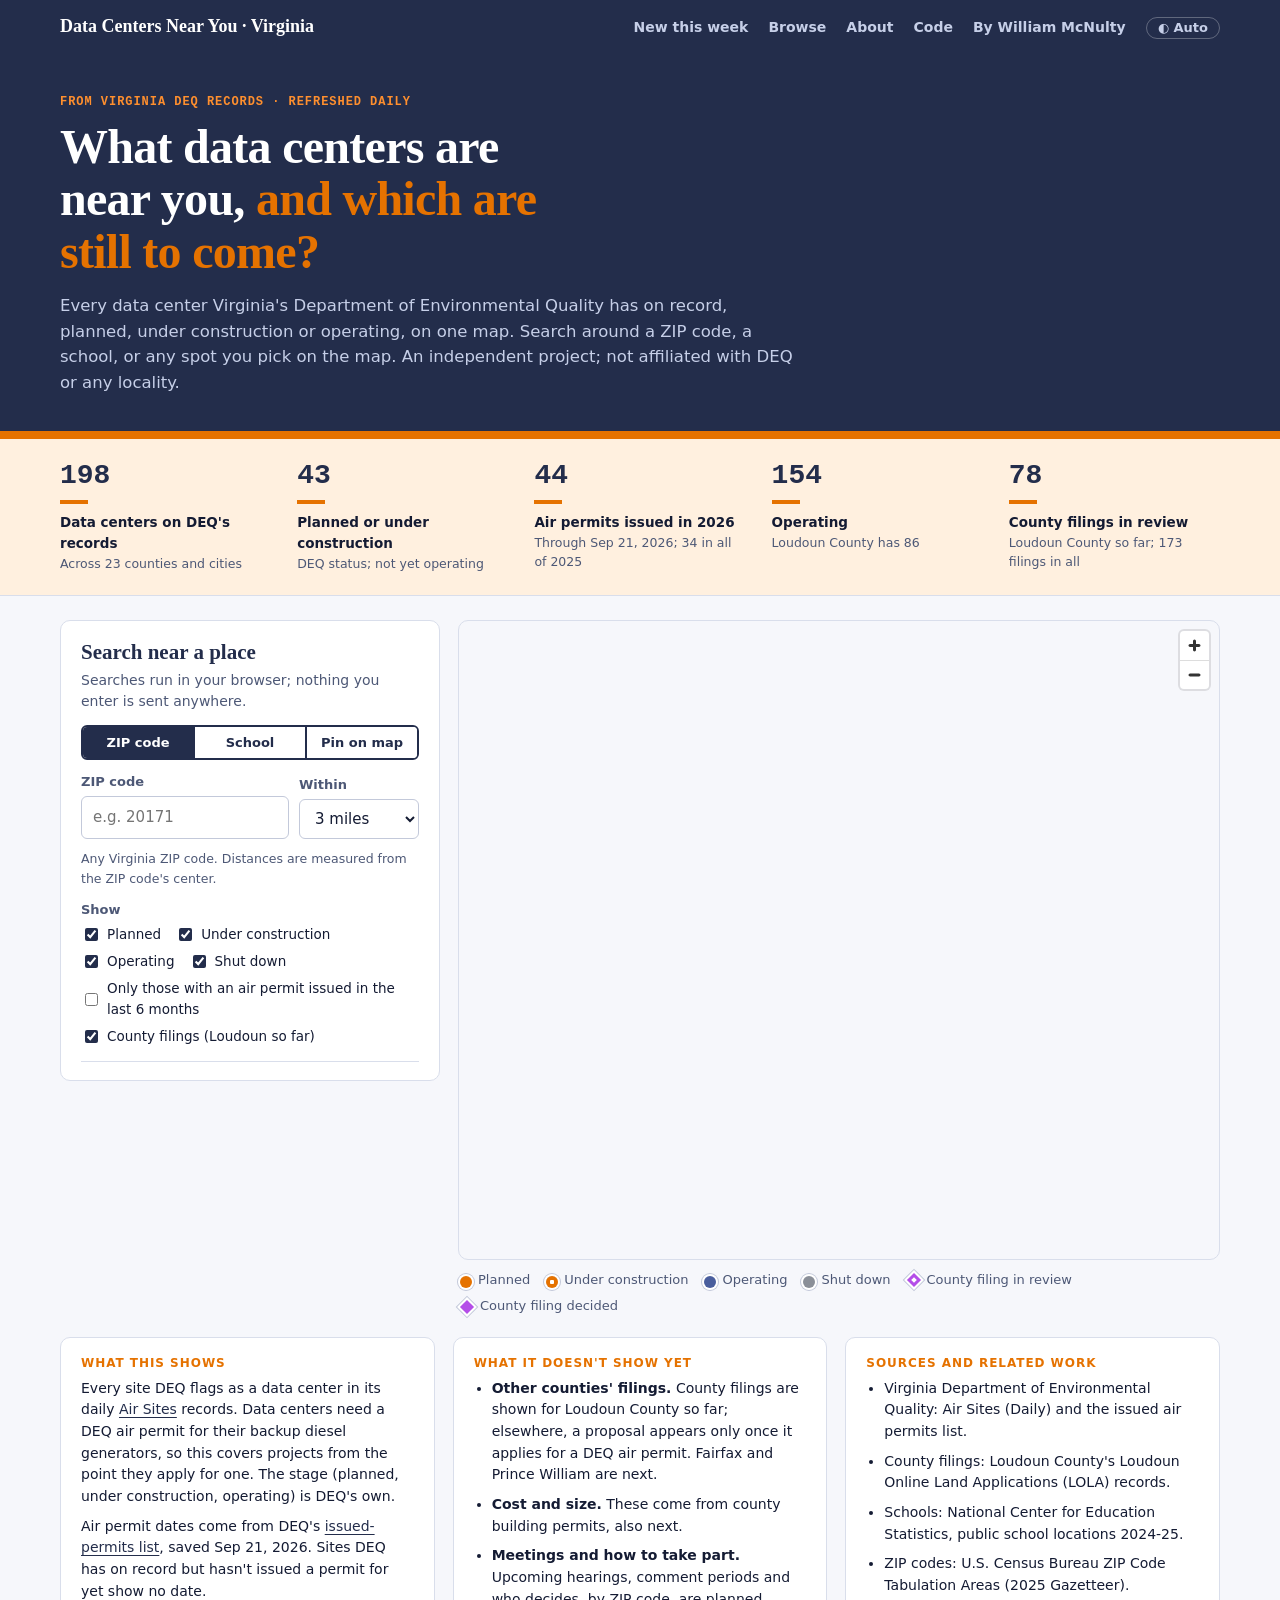
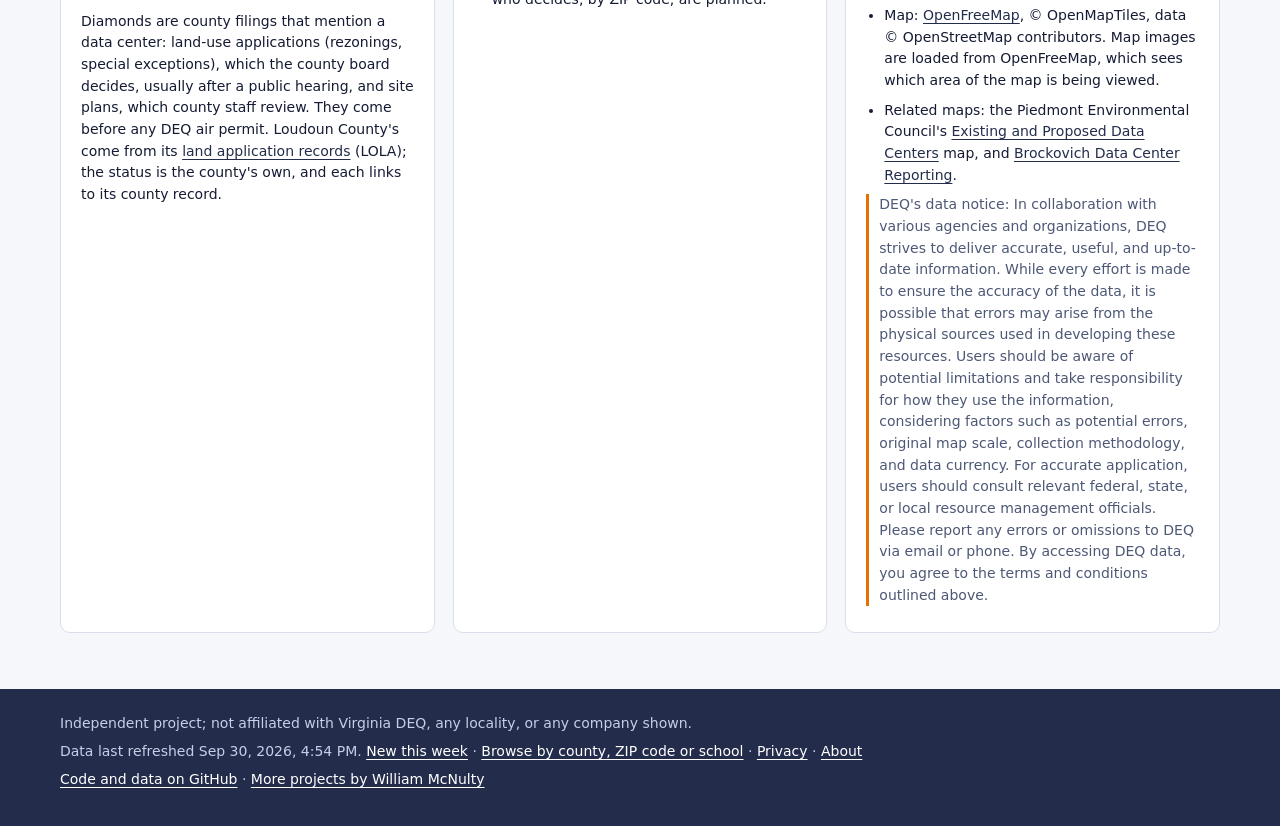
==== commit 0582fb41: "Wire Loudoun County filings into the build, map and pages Optional source with a health check: if LO" ====
--- a/site/virginia/index.html
+++ b/site/virginia/index.html
@@ -12,7 +12,13 @@
   /* Same design language as willmcnulty.github.io and the UVA Capital Plan Tracker. Map marker colors were checked
      for colorblind separation (every pair, since any two points can sit side by side) against the basemap
      backgrounds: #495e9d / #e57200 on #f2f3f0 (light) and #6f86e0 / #d0650a on #0c0c0c (dark). Stage is never
-     shown by color alone: markers carry a white ring, and every list and popup spells the stage out. */
+     shown by color alone: markers carry a white ring, and every list and popup spells the stage out.
+     County filings are diamonds (a second shape, so never color alone either): violet #b44ee8 on light, yellow
+     #f0e442 on dark. Checked the same way, pairwise against every marker color including the gray (#8a8f98) and
+     the navy search-center dot, with Machado 2009 protan/deutan/tritan simulation and OKLab distance (x100):
+     light, worst pair #b44ee8 vs #495e9d: 21.2 normal, 12.4 protan, 13.8 deutan; tritan >= 11.0 for every pair;
+     3.6:1 against #f2f3f0. Dark, worst pair #f0e442 vs #aebdf0: 26.4 normal, 26.2 protan, 26.4 deutan, 14.1
+     tritan; 14.8:1 against #0c0c0c. (Violet fails next to the dark theme's light navy, hence the yellow there.) */
   :root {
     color-scheme: light;
     --page: #f6f7fb; --surface: #ffffff; --ink: #141b33; --ink-2: #4d5876; --muted: #667091;
@@ -20,7 +26,7 @@
     --navy: #232d4b; --orange: #e57200; --orange-ink: #141b33; --orange-tint: #fff0df; --blue-tint: #e6ebf6;
     --band: #232d4b; --band-ink: #ffffff; --band-muted: #c6cfe8; --link: #232d4b;
     --wash: rgba(35, 45, 75, 0.05);
-    --st-operating: #495e9d; --st-planned: #e57200; --st-shutdown: #8a8f98;
+    --st-operating: #495e9d; --st-planned: #e57200; --st-shutdown: #8a8f98; --filing: #b44ee8;
     --serif: "Iowan Old Style", "Palatino Linotype", Palatino, Georgia, serif;
     --sans: "Segoe UI", system-ui, -apple-system, "Helvetica Neue", Arial, sans-serif;
     --mono: "Cascadia Mono", "SF Mono", Consolas, "Liberation Mono", monospace;
@@ -33,7 +39,7 @@
       --line: #2b3454; --grid: #232b45; --axis: #34406a;
       --navy: #aebdf0; --orange: #ff8f2e; --orange-tint: #2a1e12; --blue-tint: #1e2746;
       --band: #1a2240; --band-muted: #b9c4e4; --link: #b6c4f5; --wash: rgba(174, 189, 240, 0.07);
-      --st-operating: #6f86e0; --st-planned: #d0650a; --st-shutdown: #8a8f98;
+      --st-operating: #6f86e0; --st-planned: #d0650a; --st-shutdown: #8a8f98; --filing: #f0e442;
     }
   }
   :root[data-theme="dark"] {
@@ -42,7 +48,7 @@
     --line: #2b3454; --grid: #232b45; --axis: #34406a;
     --navy: #aebdf0; --orange: #ff8f2e; --orange-tint: #2a1e12; --blue-tint: #1e2746;
     --band: #1a2240; --band-muted: #b9c4e4; --link: #b6c4f5; --wash: rgba(174, 189, 240, 0.07);
-    --st-operating: #6f86e0; --st-planned: #d0650a; --st-shutdown: #8a8f98;
+    --st-operating: #6f86e0; --st-planned: #d0650a; --st-shutdown: #8a8f98; --filing: #f0e442;
   }
   * { box-sizing: border-box; }
   body { margin: 0; background: var(--page); color: var(--ink); font: 15px/1.55 var(--sans); }
@@ -117,6 +123,12 @@
   .dot.operating { background: var(--st-operating); }
   .dot.shutdown, .dot.other { background: var(--st-shutdown); }
   .dot.construction { background: radial-gradient(circle, var(--surface) 0 2px, var(--st-planned) 2.5px); }
+  /* County filings: a diamond, solid once decided, hollow while in county review. */
+  .dia { width: 10px; height: 10px; margin: 5px 1px 0; transform: rotate(45deg); background: var(--filing); box-shadow: 0 0 0 2px var(--surface), 0 0 0 3px var(--axis); }
+  .dia.in-review { background: var(--surface); border: 3px solid var(--filing); }
+  .dia.denied { background: var(--st-shutdown); }
+  .legend .dia { margin: 0 2px; }
+  .tag.filing { background: none; border: 1px solid var(--axis); color: var(--ink); }
   .tag { display: inline-block; font: 700 11px var(--mono); letter-spacing: 0.04em; text-transform: uppercase; padding: 1px 7px; border-radius: 999px; background: var(--blue-tint); color: var(--navy); }
   .tag.planned, .tag.construction { background: var(--orange-tint); color: var(--ink); }
 
@@ -209,6 +221,9 @@
           <div class="checks" style="margin-top:6px">
             <label><input type="checkbox" id="recent"> Only those with an air permit issued in the last 6 months</label>
           </div>
+          <div class="checks" style="margin-top:6px">
+            <label><input type="checkbox" id="show-filings" checked> County filings (Loudoun so far)</label>
+          </div>
         </fieldset>
         <p class="summary" id="summary" aria-live="polite"></p>
         <ul class="results" id="results"></ul>
@@ -221,6 +236,8 @@
           <span><i class="dot construction"></i> Under construction</span>
           <span><i class="dot operating"></i> Operating</span>
           <span><i class="dot shutdown"></i> Shut down</span>
+          <span><i class="dia in-review"></i> County filing in review</span>
+          <span><i class="dia approved"></i> County filing decided</span>
         </div>
       </section>
     </div>
@@ -233,12 +250,17 @@
           point they apply for one. The stage (planned, under construction, operating) is DEQ's own.</p>
         <p>Air permit dates come from DEQ's <a href="https://www.deq.virginia.gov/news-info/shortcuts/permits/air/issued-air-permits-for-data-centers">issued-permits list</a>,
           saved <span id="snap-date"></span>. Sites DEQ has on record but hasn't issued a permit for yet show no date.</p>
+        <p>Diamonds are county filings that mention a data center: land-use applications (rezonings, special
+          exceptions), which the county board decides, usually after a public hearing, and site plans, which county
+          staff review. They come before any DEQ air permit. Loudoun County's come from its
+          <a href="https://logis.loudoun.gov/gis/rest/services/Projects/LOLA_DATA/MapServer/0">land application records</a> (LOLA);
+          the status is the county's own, and each links to its county record.</p>
       </div>
       <div class="card">
         <h2>What it doesn't show yet</h2>
         <ul>
-          <li><b>Earlier proposals.</b> A rezoning or special exception is filed with the county before any air permit,
-            so the newest proposals may not be here yet. County records are the next thing to add.</li>
+          <li><b>Other counties' filings.</b> County filings are shown for Loudoun County so far; elsewhere, a proposal
+            appears only once it applies for a DEQ air permit. Fairfax and Prince William are next.</li>
           <li><b>Cost and size.</b> These come from county building permits, also next.</li>
           <li><b>Meetings and how to take part.</b> Upcoming hearings, comment periods and who decides, by ZIP code, are planned.</li>
         </ul>
@@ -247,6 +269,7 @@
         <h2>Sources and related work</h2>
         <ul>
           <li>Virginia Department of Environmental Quality: Air Sites (Daily) and the issued air permits list.</li>
+          <li>County filings: Loudoun County's Loudoun Online Land Applications (LOLA) records.</li>
           <li>Schools: National Center for Education Statistics, public school locations 2024-25.</li>
           <li>ZIP codes: U.S. Census Bureau ZIP Code Tabulation Areas (2025 Gazetteer).</li>
           <li>Map: <a href="https://openfreemap.org/">OpenFreeMap</a>, © OpenMapTiles, data © OpenStreetMap contributors.
